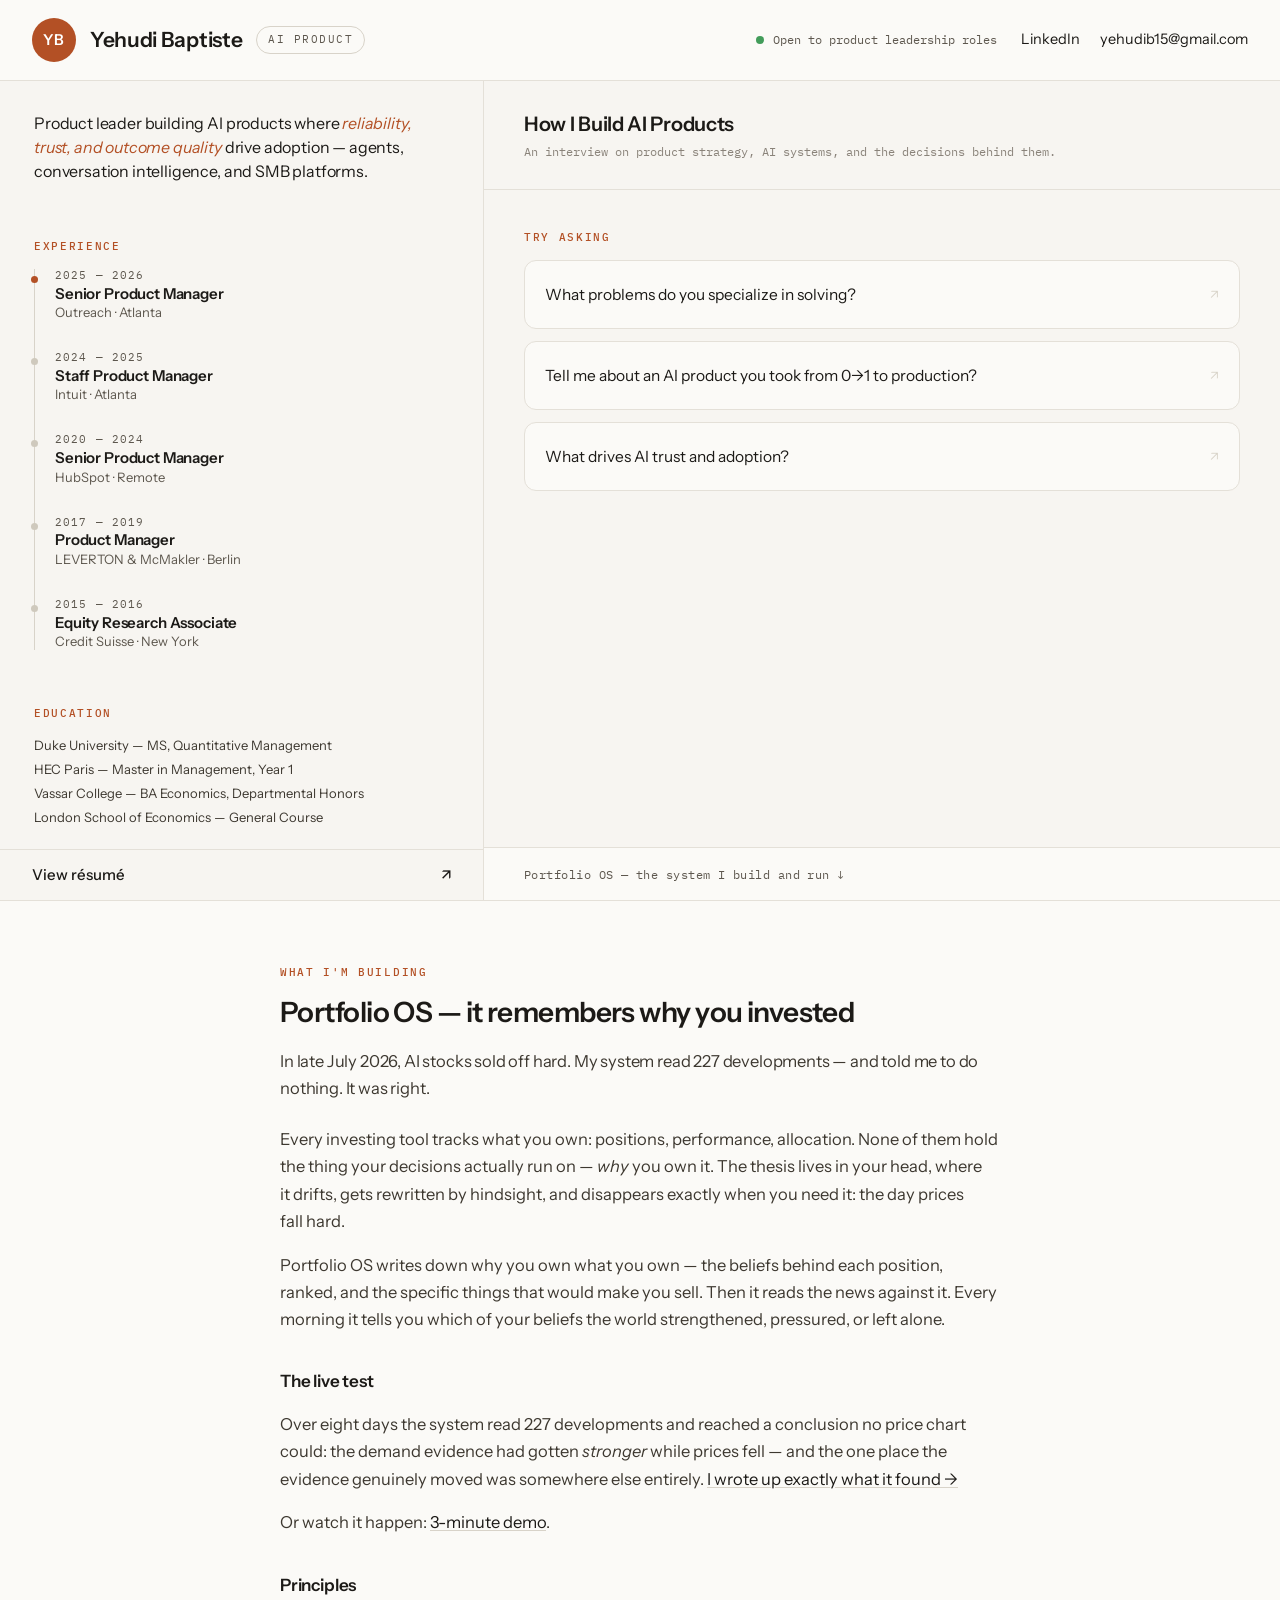
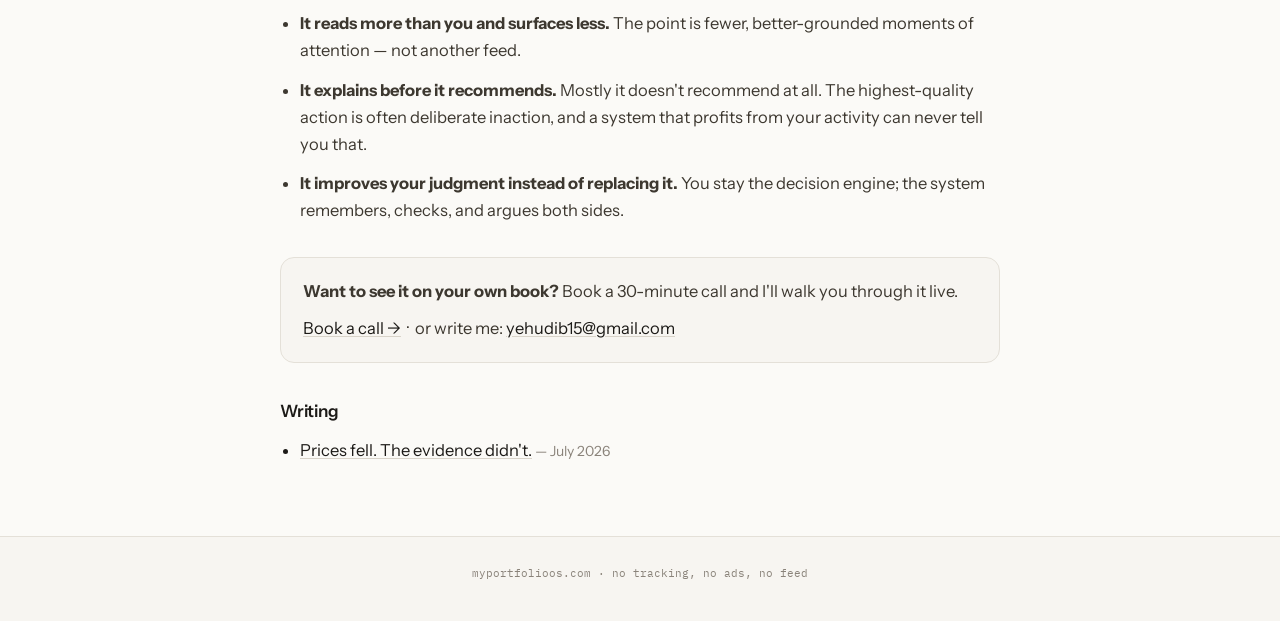
==== index.html @ 3e701ba8 "Replace the product landing page with the portfolio experience myportfolioos.com was a Portfolio OS " ====
<!DOCTYPE html>
<html lang="en">
<head>
<meta charset="utf-8">
<meta name="viewport" content="width=device-width, initial-scale=1">

<title>Yehudi Baptiste — AI Product Leader</title>
<meta name="description" content="Yehudi Baptiste is a product leader with 10+ years building AI products where reliability, trust, and outcome quality drive adoption. Launched Intuit's first AI agent platform; led conversation intelligence at Outreach and HubSpot.">
<link rel="canonical" href="https://myportfolioos.com/">

<meta property="og:type" content="profile">
<meta property="og:url" content="https://myportfolioos.com/">
<meta property="og:title" content="Yehudi Baptiste — AI Product Leader">
<meta property="og:description" content="Product leader building AI products where reliability, trust, and outcome quality drive adoption — agents, conversation intelligence, and SMB platforms.">
<meta name="twitter:card" content="summary_large_image">
<meta name="twitter:title" content="Yehudi Baptiste — AI Product Leader">
<meta name="twitter:description" content="Product leader building AI products where reliability, trust, and outcome quality drive adoption — agents, conversation intelligence, and SMB platforms.">

<link rel="preconnect" href="https://fonts.googleapis.com">
<link rel="preconnect" href="https://fonts.gstatic.com" crossorigin>
<link href="https://fonts.googleapis.com/css2?family=Instrument+Sans:ital,wght@0,400;0,500;0,600;1,400&family=IBM+Plex+Mono:wght@400;500&display=swap" rel="stylesheet">
<link rel="stylesheet" href="landing.css">

<script type="application/ld+json">
{
  "@context": "https://schema.org",
  "@type": "Person",
  "name": "Yehudi Baptiste",
  "url": "https://myportfolioos.com/",
  "jobTitle": "Product Leader — AI Agents, Conversation Intelligence & SMB Platforms",
  "email": "mailto:yehudib15@gmail.com",
  "address": { "@type": "PostalAddress", "addressLocality": "Pembroke Pines", "addressRegion": "FL", "addressCountry": "US" },
  "sameAs": ["https://linkedin.com/in/yehudi-baptiste-3a488392"],
  "alumniOf": [
    { "@type": "CollegeOrUniversity", "name": "Duke University" },
    { "@type": "CollegeOrUniversity", "name": "HEC Paris" },
    { "@type": "CollegeOrUniversity", "name": "Vassar College" },
    { "@type": "CollegeOrUniversity", "name": "London School of Economics" }
  ],
  "worksFor": { "@type": "Organization", "name": "Portfolio OS" },
  "knowsAbout": ["AI agents", "LLM evaluation", "Conversation intelligence", "0→1 product strategy", "Revenue platforms", "Human-AI collaboration"]
}
</script>
</head>
<body>

<!-- Everything inside .screen is exactly one viewport tall and never scrolls the page.
     The rail and the transcript scroll inside themselves. This mirrors meddahabdallah.pro,
     which Yehudi named as the reference on 2026-09-11. -->
<div class="screen">

<header class="site-header">
  <div class="identity">
    <div class="avatar" aria-hidden="true">YB</div>
    <div class="name">Yehudi Baptiste</div>
    <div class="chip">AI Product</div>
  </div>
  <div class="spacer"></div>
  <p class="status"><span class="dot" aria-hidden="true"></span> Open to product leadership roles</p>
  <nav class="contact" aria-label="Contact">
    <a href="https://linkedin.com/in/yehudi-baptiste-3a488392" target="_blank" rel="noopener">LinkedIn</a>
    <a href="mailto:yehudib15@gmail.com">yehudib15@gmail.com</a>
  </nav>
</header>

<div class="stage">

  <aside class="rail">
   <div class="rail-scroll">
    <h1 class="lede">Product leader building AI products where <em>reliability, trust, and outcome quality</em> drive adoption — agents, conversation intelligence, and SMB platforms.</h1>

    <section class="block grow" aria-labelledby="exp-h">
      <h2 class="kicker" id="exp-h">Experience</h2>
      <ol class="timeline">
        <li class="current">
          <span class="years">2025 — 2026</span>
          <span class="role">Senior Product Manager</span>
          <span class="org">Outreach · Atlanta</span>
        </li>
        <li>
          <span class="years">2024 — 2025</span>
          <span class="role">Staff Product Manager</span>
          <span class="org">Intuit · Atlanta</span>
        </li>
        <li>
          <span class="years">2020 — 2024</span>
          <span class="role">Senior Product Manager</span>
          <span class="org">HubSpot · Remote</span>
        </li>
        <li>
          <span class="years">2017 — 2019</span>
          <span class="role">Product Manager</span>
          <span class="org">LEVERTON &amp; McMakler · Berlin</span>
        </li>
        <li>
          <span class="years">2015 — 2016</span>
          <span class="role">Equity Research Associate</span>
          <span class="org">Credit Suisse · New York</span>
        </li>
      </ol>
    </section>

    <section class="block" aria-labelledby="edu-h">
      <h2 class="kicker" id="edu-h">Education</h2>
      <ul class="edu">
        <li>Duke University — MS, Quantitative Management</li>
        <li>HEC Paris — Master in Management, Year 1</li>
        <li>Vassar College — BA Economics, Departmental Honors</li>
        <li>London School of Economics — General Course</li>
      </ul>
    </section>
   </div>

    <a class="resume" href="assets/Yehudi_Baptiste_Resume_2026.pdf" target="_blank" rel="noopener">
      <span>View r&eacute;sum&eacute;</span>
      <span class="arrow" aria-hidden="true">&#8599;</span>
    </a>
  </aside>

  <main class="panel" id="main">
    <div class="panel-head">
      <div>
        <h2 class="panel-title">How I Build AI Products</h2>
        <p class="panel-sub">An interview on product strategy, AI systems, and the decisions behind them.</p>
      </div>
      <div class="spacer"></div>
      <button type="button" class="reset" id="reset" hidden>&#8634; New chat</button>
    </div>

    <div class="transcript" id="transcript">
      <!--
        The three answers below are real markup, not JavaScript strings. Two reasons:
        a crawler indexes them, and the page still works with JavaScript switched off.
        site.js reads this section, hides it, and replays each answer into #log on click.
        In v2 the same markup stays as the no-JS and model-down fallback.
      -->
      <section class="qa" id="qa" aria-labelledby="qa-h">
        <h2 class="kicker" id="qa-h">Try asking</h2>

        <article class="qa-item" id="q-specialty">
          <h3>What problems do you specialize in solving?</h3>
          <div class="answer">
            <p>My work sits at the intersection of AI product management, AI strategy, and decision intelligence.</p>
            <p>Over the last 10+ years, I&rsquo;ve built AI products across startups and global technology companies, from early natural language processing work in Germany to scaling AI products at HubSpot and Intuit. I focus on turning messy, unstructured information into products that help people make better decisions and take action, where trust, reliability, and outcome quality drive adoption.</p>
            <p>At HubSpot, I evolved the sales CRM experience from system of record to AI-guided selling, driving 20+ points of adoption improvement. At Intuit, I incubated and shipped an AI Customer Agent from 0&#8594;1 as part of its AI-native CRM initiative, scaling it to 1,000+ users and improving measured accuracy from roughly 60% to 90%, while supporting workflows tied to $400M+ in SMB business opportunities.</p>
          </div>
        </article>

        <article class="qa-item" id="q-zero-to-one">
          <h3>Tell me about an AI product you took from 0&#8594;1 to production?</h3>
          <div class="answer">
            <p>At Intuit, I led a P0 AI-native CRM initiative, taking an AI customer agent from zero to one.</p>
            <p>The problem was simple: SMB operators were losing leads in their inboxes because they didn&rsquo;t have the time to manage the customer lifecycle. We hypothesized that an AI agent could identify and qualify those leads, and ultimately engage customers on the seller&rsquo;s behalf.</p>
            <p>I deliberately started narrow. We built a single prompt-based experience to validate the core use case before investing in a broader agent architecture. Once we validated it, we expanded into orchestration across lead identification, prioritization, qualification, and engagement.</p>
            <p>I partnered closely with engineering and our AI teams to build the system and the evaluation infrastructure around it. We started with human evaluation, built a golden dataset of roughly 1,000 lead emails, and introduced LLM-based evaluators. That took accuracy from roughly 60% to 90%.</p>
            <p>Within three months, we scaled to 1,000+ users, with customers telling us the agent surfaced leads they otherwise would have missed.</p>
            <p>The broader outcome was establishing the architecture and evaluation practices for building AI agents at speed&mdash;not just shipping one AI feature, but creating a foundation for scaling agentic products.</p>
          </div>
        </article>

        <article class="qa-item" id="q-trust">
          <h3>What drives AI trust and adoption?</h3>
          <div class="answer">
            <p>I think there are three conditions that determine whether people will adopt AI: relevance, reliability, and observability.</p>
            <p><strong>Relevance &mdash; &ldquo;Do I want this?&rdquo;</strong> Is this a problem worth delegating&mdash;frequent, painful, costly, or error-prone&mdash;and is the user comfortable handing it off?</p>
            <p><strong>Reliability &mdash; &ldquo;Can I trust it?&rdquo;</strong> Can I depend on the system to perform consistently and correctly, including when it encounters unexpected situations?</p>
            <p><strong>Observability &mdash; &ldquo;Can I see and verify it?&rdquo;</strong> Can I understand what the system is doing, inspect the evidence behind its actions, and intervene when necessary?</p>
            <p>Reliability + observability create trust. Relevance + trust create adoption. And adoption only matters if it improves outcomes.</p>
          </div>
        </article>

      </section>

      <!-- Answers accumulate BELOW the card grid, never above it. With #log first,
           asking one question pushed all six cards out of the scroll viewport
           (measured: #qa top 2572px in a 574px container) and the page looked
           finished after a single click. -->
      <div class="log" id="log" role="log" aria-live="polite" aria-label="Conversation"></div>
    </div>

    <!-- Gives the panel a bottom edge — the rail terminates deliberately and this column
         did not — and is the only route on the first screen to the Portfolio OS section,
         which holds the Loom demo, the essay and the booking link. -->
    <div class="panel-foot">
      <a href="#portfolio-os" id="more">Portfolio OS &#8212; the system I build and run <span aria-hidden="true">&#8595;</span></a>
    </div>

  </main>
</div>

</div><!-- /.screen -->

<!--
  Everything below is the original myportfolioos.com landing copy, kept intact.
  Only the old "About" section was removed — the rail above now carries it.
  This whole <section> is self-contained: moving it to its own page is one cut.
-->
<section class="product" id="portfolio-os" aria-labelledby="pos-h">
  <div class="product-inner">
    <h2 class="kicker" id="pos-h">What I'm building</h2>
    <h3 class="product-title">Portfolio OS — it remembers why you invested</h3>

    <p class="product-lede">In late July 2026, AI stocks sold off hard. My system read 227 developments — and told me to do nothing. It was right.</p>

    <p>Every investing tool tracks what you own: positions, performance, allocation. None of them hold the thing your decisions actually run on — <em>why</em> you own it. The thesis lives in your head, where it drifts, gets rewritten by hindsight, and disappears exactly when you need it: the day prices fall hard.</p>

    <p>Portfolio OS writes down why you own what you own — the beliefs behind each position, ranked, and the specific things that would make you sell. Then it reads the news against it. Every morning it tells you which of your beliefs the world strengthened, pressured, or left alone.</p>

    <h4>The live test</h4>
    <p>Over eight days the system read 227 developments and reached a conclusion no price chart could: the demand evidence had gotten <em>stronger</em> while prices fell — and the one place the evidence genuinely moved was somewhere else entirely. <a href="/writing/prices-fell-evidence-didnt.html">I wrote up exactly what it found &#8594;</a></p>

    <p>Or watch it happen: <a href="https://www.loom.com/share/b07b78b3b69f4e22bdda900296747a83" target="_blank" rel="noopener">3-minute demo</a>.</p>

    <h4>Principles</h4>
    <ul class="principles">
      <li><strong>It reads more than you and surfaces less.</strong> The point is fewer, better-grounded moments of attention — not another feed.</li>
      <li><strong>It explains before it recommends.</strong> Mostly it doesn't recommend at all. The highest-quality action is often deliberate inaction, and a system that profits from your activity can never tell you that.</li>
      <li><strong>It improves your judgment instead of replacing it.</strong> You stay the decision engine; the system remembers, checks, and argues both sides.</li>
    </ul>

    <div class="cta" id="access">
      <p><strong>Want to see it on your own book?</strong> Book a 30-minute call and I'll walk you through it live.</p>
      <p><a href="https://calendar.app.google/YMyneDMxNtQpHz9R6" target="_blank" rel="noopener">Book a call &#8594;</a> &nbsp;·&nbsp; or write me: <a href="mailto:yehudib15@gmail.com?subject=Portfolio%20OS">yehudib15@gmail.com</a></p>
    </div>

    <h4>Writing</h4>
    <ul class="writing-list">
      <li><a href="/writing/prices-fell-evidence-didnt.html">Prices fell. The evidence didn't.</a> <span class="meta">— July 2026</span></li>
    </ul>
  </div>
</section>

<footer class="site-footer">
  <p>myportfolioos.com · no tracking, no ads, no feed</p>
</footer>

<script src="site.js"></script>
</body>
</html>
---- landing.css ----
/* myportfolioos.com — landing page.
   Built from "Yehudi Baptiste Portfolio.dc.html" (Claude Design canvas).
   The canvas used inline styles and a `style-hover` attribute that only the
   design editor understands; both are real CSS here.
   /writing/ still uses style.css — do not merge the two. */

:root {
  --bg:        #f7f5f1;
  --surface:   #fbfaf7;
  --text:      #1c1a17;
  --text-soft: #3d3830;
  --muted:     #5d574e;
  --faint:     #8a837a;
  --line:      #e4e0d8;
  --line-soft: #ece8e1;
  --chip:      #d8d3c9;
  --dot-off:   #cfc9bd;
  --bubble:    #efece5;
  --accent:    oklch(0.55 0.14 42);
  --live:      oklch(0.62 0.13 150);

  --sans: 'Instrument Sans', system-ui, -apple-system, 'Segoe UI', sans-serif;
  --mono: 'IBM Plex Mono', ui-monospace, SFMono-Regular, Menlo, monospace;

  /* Single-theme light on purpose: this is a controlled brand surface and the
     meddahabdallah.pro reference Yehudi named is light-only. No dark palette is
     defined anywhere in this file — a half-done dark mode reads worse than none. */
  color-scheme: light;
}

* { box-sizing: border-box; }

html { scroll-behavior: smooth; }

body {
  margin: 0;
  background: var(--bg);
  color: var(--text);
  font-family: var(--sans);
  font-size: 16px;
  line-height: 1.5;
  -webkit-font-smoothing: antialiased;
}

a { color: var(--text); text-decoration: none; }
a:hover { color: var(--accent); }

/* A visible focus ring is not optional: every "Try asking" card is reachable
   by keyboard and the design shipped no focus state at all. */
:focus-visible {
  outline: 2px solid var(--accent);
  outline-offset: 3px;
  border-radius: 6px;
}

hr { border: 0; height: 1px; background: var(--line); margin: 0; }

.kicker {
  font-family: var(--mono);
  font-size: 10.5px;
  font-weight: 500;
  letter-spacing: 0.16em;
  text-transform: uppercase;
  color: var(--accent);
  margin: 0 0 14px;
}

.spacer { flex: 1; min-width: 8px; }

/* ---------------------------------------------------------------- header */

.site-header {
  display: flex;
  flex-wrap: wrap;
  align-items: center;
  gap: 16px 24px;
  padding: 18px 32px;
  border-bottom: 1px solid var(--line);
  background: var(--surface);
}

.identity { display: flex; align-items: center; gap: 14px; }

.avatar {
  width: 44px; height: 44px;
  flex: none;
  border-radius: 50%;
  background: var(--accent);
  color: #fff;
  display: flex; align-items: center; justify-content: center;
  font-weight: 600;
  font-size: 15px;
  letter-spacing: 0.02em;
}

.identity .name { font-size: 21px; font-weight: 600; letter-spacing: -0.015em; }

.chip {
  font-family: var(--mono);
  font-size: 10.5px;
  letter-spacing: 0.14em;
  text-transform: uppercase;
  border: 1px solid var(--chip);
  border-radius: 999px;
  padding: 5px 11px;
  color: var(--muted);
}

.status {
  display: flex;
  align-items: center;
  gap: 9px;
  margin: 0;
  font-family: var(--mono);
  font-size: 12px;
  color: var(--muted);
}

.dot {
  width: 8px; height: 8px;
  border-radius: 50%;
  background: var(--live);
  animation: pulse 2.4s ease-in-out infinite;
}

.contact { display: flex; flex-wrap: wrap; align-items: center; gap: 20px; font-size: 14.5px; }
/* 21.8px of text is under the 24px minimum hit area; the padding buys the rest. */
.contact a { padding: 4px 0; }

/* ---------------------------------------------------------------- screen */

/* The portfolio + chat occupies exactly one viewport and never scrolls the page —
   the meddahabdallah.pro model. The rail and the transcript scroll inside
   themselves instead. There is no composer and no disclaimer line in v1 — Yehudi
   removed both on 2026-09-11 — so the transcript runs to the bottom edge.
   Below 900px this releases: a locked viewport with a two-column grid is
   unusable on a phone, and the stacked layout scrolls normally. */
.screen {
  height: 100dvh;
  display: flex;
  flex-direction: column;
  overflow: hidden;
}

.site-header { flex: none; }

.stage {
  flex: 1 1 0;
  min-height: 0;
  display: grid;
  grid-template-columns: minmax(340px, 484px) minmax(0, 1fr);
  align-items: stretch;
  overflow: hidden;
}

/* ---------------------------------------------------------------- rail */

/* The rail FITS. Yehudi's instruction on 2026-09-11: "make the whole resume section on
   the left fit inside the panel. i should be able to see education without scrolling."
   So the type scale and the gaps below are sized to land experience AND education AND
   the résumé link inside one panel at 1280x720, the smallest common laptop.
   `overflow-y: auto` stays as a floor for a genuinely tiny window — it is a safety net,
   not the layout. The mask fade is gone with it: a fade over content that is fully
   visible tells the reader there is more when there is not. */
.rail {
  border-right: 1px solid var(--line);
  display: flex;
  flex-direction: column;
  height: 100%;
  min-height: 0;
  overflow: hidden;
}

.rail-scroll {
  flex: 1 1 0;
  min-height: 0;
  overflow-y: auto;
  padding: 30px 34px 22px;
  display: flex;
  flex-direction: column;
  /* Distribution: tagline pinned to the top edge, Education pinned to the bottom,
     Experience distributed between them. Yehudi's ruling, 2026-09-11 — he saw the centred
     version first and asked for this instead.

     `gap` is the FLOOR, not the spacing. It only binds when the content nearly fills the
     column, which is what keeps the rail from scrolling if the real Instrument Sans turns
     out wider than the headless substitute. Above that, the gaps are whatever the height
     leaves over.

     The cost, stated because it is real and it is his call: the gaps track viewport height
     instead of holding a fixed rhythm. 90px at 1440x900, 230px at 1440x1200. The taller the
     window, the further the three groups drift apart. */
  gap: 56px;
  justify-content: space-between;
}
.rail-scroll::-webkit-scrollbar { width: 8px; }
.rail-scroll::-webkit-scrollbar-thumb { background: var(--chip); border-radius: 4px; }
.rail-scroll::-webkit-scrollbar-track { background: transparent; }

.lede {
  margin: 0;
  font-size: 16px;
  font-weight: 400;
  line-height: 1.5;
  letter-spacing: -0.01em;
  text-wrap: pretty;
}
.lede em { font-style: italic; color: var(--accent); }

.block { margin: 0; }

/* Experience takes the middle. With the tagline pinned top and Education pinned bottom,
   the leftover height was sitting in two large empty gaps; this puts it inside the section
   instead, so the five roles span the middle of the column rather than clumping at the top
   of it. The gaps between sections fall back to the 56px floor as a result.
   `space-between` on the timeline spreads the roles. The rule on the left is what keeps them
   reading as one list — see the --chip note on `.timeline`, and do not widen these gaps
   without checking that the role gap stays below the height of a role block. */
.block.grow {
  flex: 1 1 auto;
  min-height: 0;
  /* Capped. Uncapped on a 1200px-tall window the five roles spread to 105px apart and
     stopped reading as one list. Past the cap the leftover goes back to the section gaps,
     where large empty space is harmless. */
  max-height: 470px;
  display: flex;
  flex-direction: column;
}
.block.grow .timeline {
  flex: 1 1 auto;
  justify-content: space-between;
}

.timeline {
  display: flex;
  flex-direction: column;
  gap: 13px;
  margin: 0;
  padding: 0 0 0 20px;
  list-style: none;
  /* --chip, not --line. The roles sit 30-45px apart so the timeline can fill the middle
     of the rail, and this rule is what is supposed to hold them together as one career
     rather than five detached items. At --line it measured 1.21:1 against the background
     — invisible, so the grouping was surviving on proximity alone with about 7px of margin
     at 1440x1200. --chip is already in the palette and actually reads. */
  border-left: 1px solid var(--chip);
}

.timeline li { position: relative; }

.timeline li::before {
  content: "";
  position: absolute;
  left: -24px; top: 7px;
  width: 7px; height: 7px;
  border-radius: 50%;
  background: var(--dot-off);
}
.timeline li.current::before { background: var(--accent); }

/* --faint on --bg measures 3.44:1, under the 4.5:1 AA floor for text below 18px. These
   are the date ranges — the first thing a recruiter scans for recency and tenure.
   --muted measures 6.56:1 and is already in the palette, so no new colour to rule on. */
.timeline .years {
  display: block;
  font-family: var(--mono);
  font-size: 11px;
  line-height: 1.25;
  letter-spacing: 0.1em;
  color: var(--muted);
}
.timeline .role {
  display: block;
  font-size: 15px;
  line-height: 1.3;
  font-weight: 600;
  letter-spacing: -0.01em;
  margin-top: 1px;
}
.timeline .org {
  display: block;
  font-size: 13px;
  line-height: 1.3;
  color: var(--muted);
  margin-top: 1px;
}

.edu {
  display: flex; flex-direction: column; gap: 6px;
  margin: 0; padding: 0;
  list-style: none;
  font-size: 13px;
  line-height: 1.4;
  color: var(--text-soft);
}

.resume {
  flex: none;
  display: flex;
  align-items: center;
  justify-content: space-between;
  gap: 12px;
  border-top: 1px solid var(--line);
  background: var(--bg);
  padding: 14px 32px;
  font-size: 15px;
  font-weight: 500;
}
.resume { transition: background 0.15s, color 0.15s; }
.resume:hover { background: var(--surface); color: var(--accent); }
.resume .arrow { font-size: 15px; transition: transform 0.15s; }
.resume:hover .arrow { transform: translate(2px, -2px); }

/* ---------------------------------------------------------------- panel */

.panel { display: flex; flex-direction: column; min-width: 0; height: 100%; min-height: 0; overflow: hidden; }

.panel-head {
  flex: none;
  display: flex;
  align-items: flex-start;
  gap: 14px;
  padding: 28px 40px;
  border-bottom: 1px solid var(--line);
}

.panel-title { margin: 0; font-size: 20px; font-weight: 600; letter-spacing: -0.015em; }
.panel-sub { margin: 4px 0 0; font-family: var(--mono); font-size: 12px; color: var(--faint); }

.reset {
  flex: none;
  background: none;
  border: 1px solid transparent;
  border-radius: 8px;
  padding: 7px 10px;
  font-family: var(--mono);
  font-size: 12px;
  color: var(--faint);
  cursor: pointer;
}
.reset:hover { border-color: var(--chip); color: var(--text); }

/* Takes all the slack and scrolls inside itself, and is now the bottom edge of the
   screen: the composer and the disclaimer line were both removed on 2026-09-11. */
.transcript {
  flex: 1 1 0;
  min-height: 0;
  overflow-y: auto;
  padding: 34px 40px 20px;
  display: flex;
  flex-direction: column;
  gap: 26px;
}

/* The questions sit at the TOP of the panel — Yehudi's ruling, 2026-09-11, when the intro
   bubble was removed. `is-empty` no longer changes the layout; it is kept because it is
   real state (no conversation yet) that site.js sets and v2 will need. */

.log { display: flex; flex-direction: column; gap: 26px; }
.log:empty { display: none; }

/* messages written by site.js */
.turn { display: flex; flex-direction: column; gap: 8px; animation: fadeUp 0.3s ease both; }
.turn.you { align-items: flex-end; }

.turn .who {
  margin: 0;
  font-family: var(--mono);
  font-size: 10.5px;
  letter-spacing: 0.16em;
  text-transform: uppercase;
  color: var(--faint);
}
.turn.you .who { color: var(--accent); }

.turn.you .bubble {
  max-width: 620px;
  background: var(--bubble);
  border-radius: 14px 14px 4px 14px;
  padding: 13px 17px;
  font-size: 16.5px;
  line-height: 1.55;
}

.turn.ai .bubble { max-width: 760px; }
.turn.ai .bubble p { margin: 0 0 14px; font-size: 17px; line-height: 1.65; text-wrap: pretty; }
.turn.ai .bubble p:last-child { margin-bottom: 0; }

/* ---------------------------------------------------------------- try asking */

.qa { margin-top: 6px; }

/* One column. Two columns orphaned the third card when the set went from six questions
   to three on 2026-09-11, and these questions are longer, so full width reads better. */
.qa-grid {
  display: grid;
  grid-template-columns: minmax(0, 1fr);
  gap: 12px;
  max-width: 760px;
}

.ask {
  text-align: left;
  display: flex;
  align-items: center;
  justify-content: space-between;
  gap: 14px;
  width: 100%;
  background: var(--surface);
  border: 1px solid var(--line);
  border-radius: 12px;
  /* Full-width and only three of them since 2026-09-11. At the old 15px/51px they read as
     thin strips in a large empty panel, and the empty space outgrew the conversation on a
     tall screen — the `void does not dominate` assertion caught it. More presence is the
     fix for both. */
  padding: 24px 20px;
  font-family: var(--sans);
  font-size: 15.5px;
  color: var(--text);
  cursor: pointer;
  transition: border-color 0.15s, background 0.15s, transform 0.15s, box-shadow 0.15s;
}
.ask:hover {
  border-color: var(--accent);
  background: #fff;
  transform: translateY(-1px);
  box-shadow: 0 2px 10px rgba(28, 26, 23, 0.05);
}
.ask:active { transform: translateY(0); box-shadow: none; }
.ask[aria-disabled="true"] { opacity: 0.45; cursor: default; }
.ask[aria-disabled="true"]:hover { border-color: var(--line); background: var(--surface); }
.ask .arrow {
  color: var(--chip);
  font-size: 13px;
  flex: none;
  transition: color 0.15s, transform 0.15s;
}
.ask:hover .arrow { color: var(--accent); transform: translate(2px, -2px); }

/* No-JS / pre-enhancement view: the questions and answers are plain readable
   content. site.js replaces this with the card grid. */
.qa-item { max-width: 760px; margin: 0 0 28px; }
.qa-item h3 { margin: 0 0 10px; font-size: 17px; font-weight: 600; letter-spacing: -0.01em; }
.qa-item .answer p { margin: 0 0 14px; font-size: 17px; line-height: 1.65; text-wrap: pretty; }
.qa-item .answer p:last-child { margin-bottom: 0; }

/* The panel's bottom edge. Two things were true after the composer came out: the right
   column just stopped mid-air while the rail terminated deliberately, and nothing on the
   first screen pointed at the Portfolio OS section — the Loom demo, the essay and the
   booking link all live below a fold with no scrollbar to hint at it. One quiet row fixes
   both. It is NOT the disclaimer Yehudi deleted: different words, different position,
   and it is a link to somewhere rather than a caption about the page. */
.panel-foot {
  flex: none;
  border-top: 1px solid var(--line);
  padding: 13px 40px;
  background: var(--surface);
}
.panel-foot a {
  font-family: var(--mono);
  font-size: 11.5px;
  letter-spacing: 0.04em;
  color: var(--muted);
  display: inline-block;
  padding: 4px 0;
}
.panel-foot a:hover { color: var(--accent); }

/* ---------------------------------------------------------------- portfolio os */

.product {
  border-top: 1px solid var(--line);
  background: var(--surface);
  padding: 64px 32px 72px;
}

.product-inner { max-width: 720px; margin: 0 auto; }

.product-title {
  margin: 0 0 18px;
  font-size: 28px;
  font-weight: 600;
  letter-spacing: -0.02em;
  line-height: 1.25;
}

.product-lede {
  margin: 0 0 24px;
  font-size: 19px;
  line-height: 1.55;
  letter-spacing: -0.01em;
  color: var(--text);
  text-wrap: pretty;
}

.product p { font-size: 16.5px; line-height: 1.65; color: var(--text-soft); text-wrap: pretty; }

.product h4 {
  margin: 36px 0 12px;
  font-size: 17px;
  font-weight: 600;
  letter-spacing: -0.01em;
}

.product a { text-decoration: underline; text-underline-offset: 2px; text-decoration-color: var(--chip); }
.product a:hover { text-decoration-color: var(--accent); }

.principles { margin: 0; padding-left: 20px; }
.principles li { font-size: 16.5px; line-height: 1.65; color: var(--text-soft); margin-bottom: 12px; }

.cta {
  border: 1px solid var(--line);
  border-radius: 14px;
  background: var(--bg);
  padding: 20px 22px;
  margin: 32px 0;
}
.cta p { margin: 0 0 10px; }
.cta p:last-child { margin-bottom: 0; }

.writing-list { margin: 0; padding-left: 20px; }
.writing-list li { font-size: 16.5px; line-height: 1.65; }
.writing-list .meta { color: var(--faint); font-size: 14px; }

/* ---------------------------------------------------------------- footer */

.site-footer {
  border-top: 1px solid var(--line);
  padding: 28px 32px 40px;
  text-align: center;
}
.site-footer p { margin: 0; font-family: var(--mono); font-size: 11px; color: var(--faint); }

/* ---------------------------------------------------------------- motion */

@keyframes pulse { 0%, 100% { opacity: 1; } 50% { opacity: 0.35; } }
@keyframes fadeUp { from { opacity: 0; transform: translateY(6px); } to { opacity: 1; transform: none; } }

@media (prefers-reduced-motion: reduce) {
  html { scroll-behavior: auto; }
  .dot { animation: none; }
  .turn { animation: none; }
  .ask:hover { transform: none; }
  * { transition-duration: 0.01ms !important; }
}

/* ---------------------------------------------------------------- responsive */

/* 1280x720 and 1366x768 are the common laptop sizes. At 720px tall the transcript
   had 394px of room for 423px of content and clipped the bottom two cards —
   including "Why should we hire you?". Tightening the vertical rhythm buys it back
   without touching the 1440x900 reference rendering. */
@media (max-height: 800px) {
  .panel-head { padding: 18px 40px; }
  .transcript { padding: 22px 40px 22px; gap: 20px; }
  .qa-grid { gap: 10px; }
  .ask { padding: 12px 15px; }
  /* The lede is the <h1> and the only statement of positioning. At 14.5px it rendered
     SMALLER than the 15px card labels — inverted hierarchy on the commonest laptop.
     Floored at 16px; the space comes back out of padding, not out of type.
     The section gap stays generous even here — the whole point of the wider column is
     that the rhythm survives the short-laptop tier instead of being the first thing cut. */
  .rail-scroll { padding: 14px 30px 10px; gap: 46px; }
  .lede { font-size: 16px; line-height: 1.4; }
  .timeline { gap: 4px; padding-left: 18px; }
  .timeline li::before { left: -22px; top: 6px; width: 6px; height: 6px; }
  .timeline .years { font-size: 10.5px; line-height: 1.2; }
  .timeline .role { font-size: 14px; line-height: 1.25; margin-top: 0; }
  .timeline .org { font-size: 12.5px; line-height: 1.25; }
  .edu { gap: 4px; font-size: 12px; line-height: 1.35; }
  .kicker { margin-bottom: 10px; }
  .resume { padding: 10px 28px; font-size: 14px; }
}

@media (max-width: 900px) {
  .screen { height: auto; overflow: visible; }
  .panel-foot { padding: 12px 24px; }
  /* `flex: none` is load-bearing. .stage is `flex: 1 1 0` in the desktop rule; once
     .screen stops being a fixed-height flex column, a flex-basis of 0 collapses the
     grid to 0px and every child paints on top of everything below it. Measured at
     390x844 before this line: stage height 0, content 1072px, unreadable. */
  .stage { flex: none; grid-template-columns: 1fr; overflow: visible; }
  .rail { height: auto; overflow: visible; }
  .rail-scroll { flex: none; overflow: visible; padding: 32px 24px 24px; gap: 24px; }
  .resume { padding: 18px 24px; }
  .panel { height: auto; overflow: visible; }
  .transcript { flex: none; overflow: visible; }

  .rail {
    border-right: 0;
    border-bottom: 1px solid var(--line);
    padding: 32px 24px 40px;
  }

  .site-header { padding: 16px 24px; gap: 12px 18px; }
  .identity .name { font-size: 19px; }
  .panel-head { padding: 24px 24px; }
  .transcript { padding: 28px 24px 28px; }
  .product { padding: 48px 24px 56px; }
  .qa-grid { grid-template-columns: 1fr; }
}

@media (max-width: 560px) {
  .status { order: 3; width: 100%; }
  .contact { order: 4; width: 100%; gap: 14px; font-size: 13.5px; }
  .product-title { font-size: 24px; }
  .product-lede { font-size: 17.5px; }
}
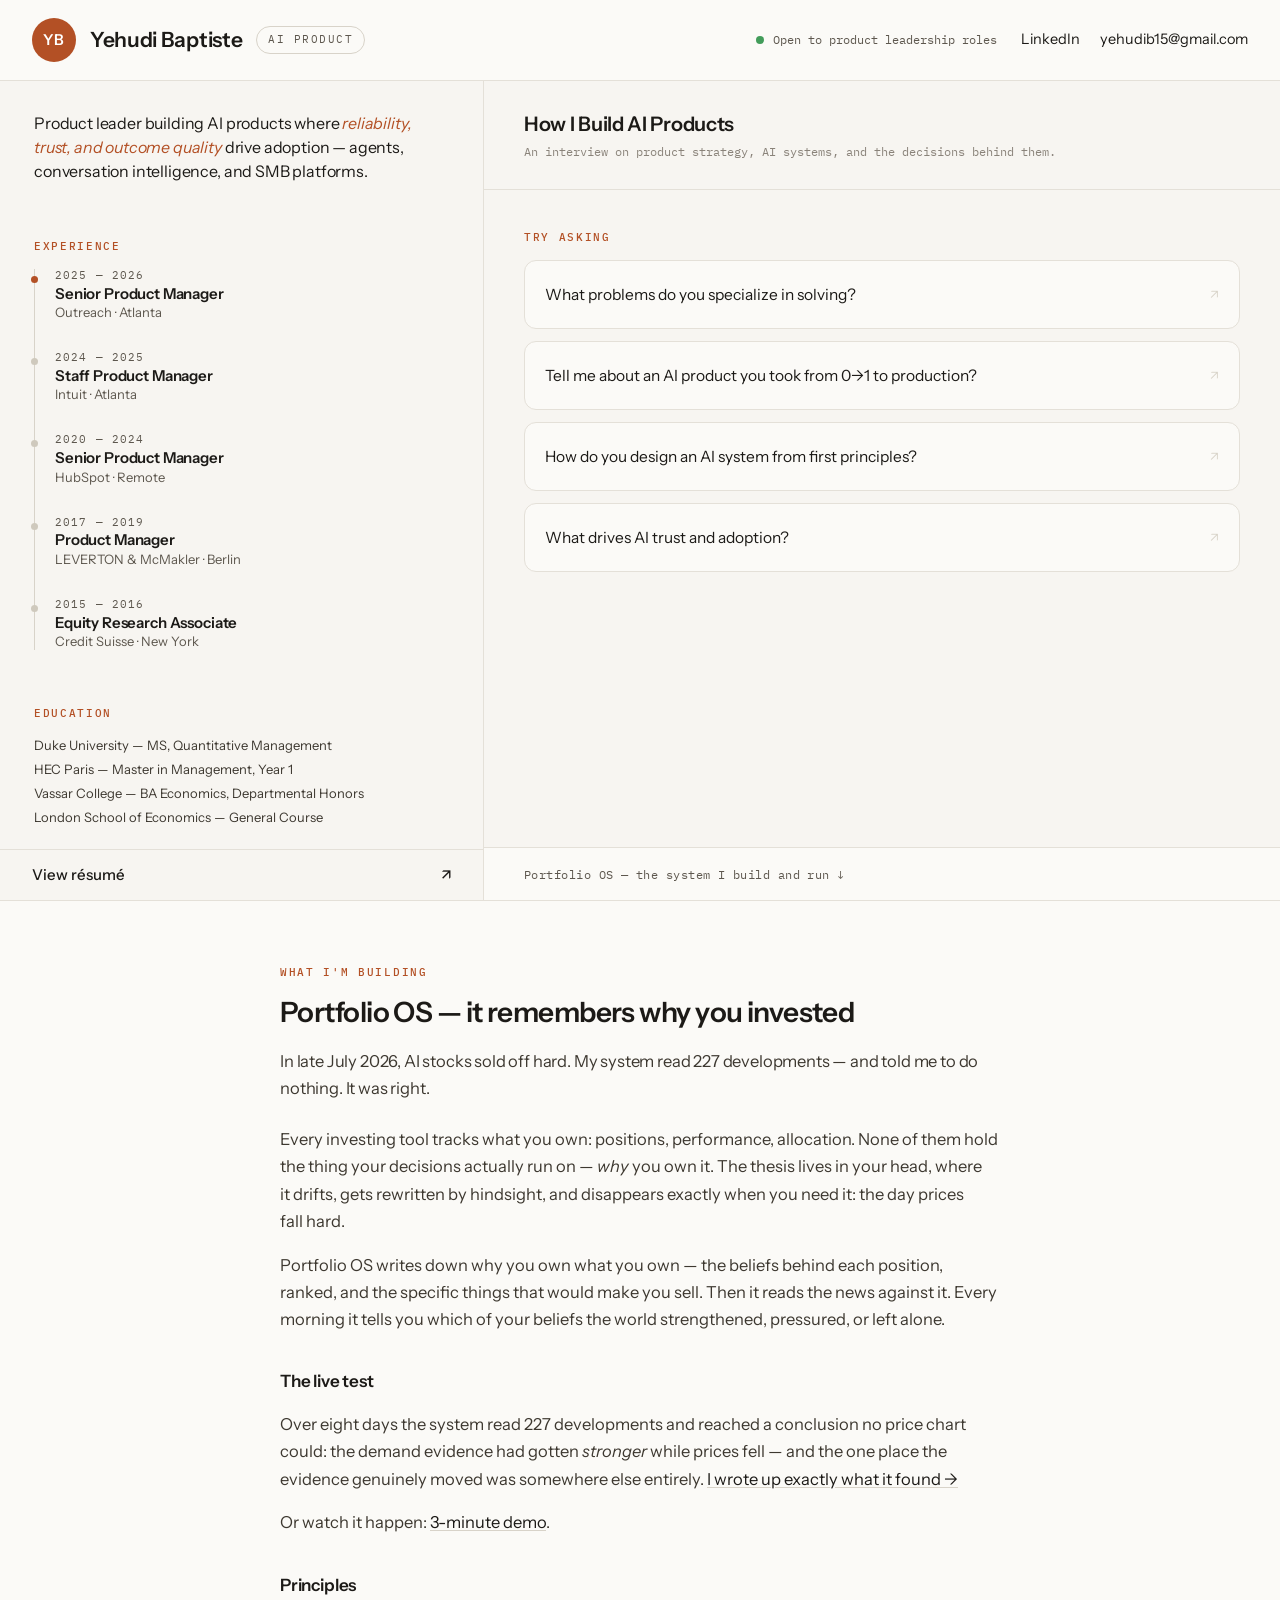
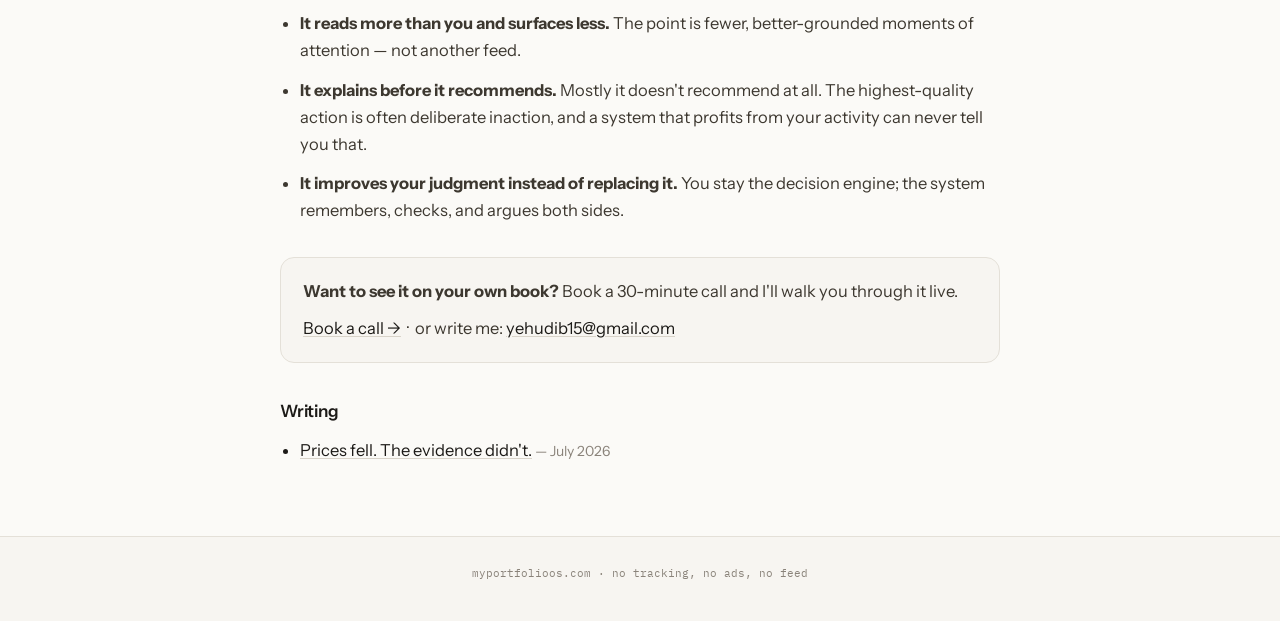
==== commit 42a80436: "Add a fourth question: designing an AI system from first principles His copy, verbatim. Unlike the o" ====
--- a/index.html
+++ b/index.html
@@ -158,6 +158,55 @@
           </div>
         </article>
 
+        <article class="qa-item" id="q-first-principles">
+          <h3>How do you design an AI system from first principles?</h3>
+          <div class="answer">
+            <p>I start with the outcome, not the model.</p>
+            <p>I think about an AI product as a system that transforms a goal and a representation of reality into better decisions, actions, and ultimately outcomes. So before I think about agents, prompts, or models, I work through six questions:</p>
+            <p class="chain">Goal &#8594; Governance &#8594; Capability &#8594; State &#8594; Observability &#8594; Feedback</p>
+
+            <h4>1. Goal &mdash; What outcome are we trying to improve?</h4>
+            <p>First, I identify the user&rsquo;s goals and choose the primary goal. That goal becomes the most important constraint on the system. It determines which workflow matters, which decisions are valuable, and what success looks like.</p>
+            <p>For example, in revenue, the goal might not be &ldquo;summarize calls.&rdquo; It might be improving win rate, reducing sales cycle, or helping a seller decide where to focus.</p>
+
+            <h4>2. Governance &mdash; What should the system be allowed to do?</h4>
+            <p>Then I define the system&rsquo;s boundaries: permissions, decision rights, policies, escalation, and where humans need to remain in control.</p>
+            <p>This is particularly important with AI because capability can exceed what we should actually delegate. I want to distinguish between what the system <em>can</em> do and what it <em>should</em> do.</p>
+            <p>That leads naturally to progressive autonomy: the system can start by informing or recommending, then earn the ability to take more action as reliability and trust increase.</p>
+
+            <h4>3. Capability &mdash; What intelligence is actually required?</h4>
+            <p>Only then do I determine what the system needs to be capable of.</p>
+            <p>That might include reasoning, prediction, synthesis, prioritization, planning, recommendation, tool use, or execution. I don&rsquo;t start with &ldquo;Where can I put an LLM?&rdquo; I start with the decision or workflow problem and determine what intelligence is actually necessary.</p>
+
+            <h4>4. State &mdash; What does the system need to know about the world right now?</h4>
+            <p>This is where I define the system&rsquo;s world model. I think about it as:</p>
+            <p class="chain">Context + Memory + State</p>
+            <ul>
+              <li><strong>Context</strong> is the relatively stable background &mdash; who or what something is.</li>
+              <li><strong>Memory</strong> is history &mdash; what happened previously.</li>
+              <li><strong>State</strong> is current reality &mdash; what is true right now.</li>
+            </ul>
+            <p>That distinction matters because the same context and history can produce completely different decisions depending on current state. A good AI system therefore isn&rsquo;t just retrieving information; it&rsquo;s maintaining a representation of the world that is relevant to the decision.</p>
+
+            <h4>5. Observability &mdash; How do we know what the system is doing and whether we can trust it?</h4>
+            <p>For AI systems, observability has to go beyond traditional system health. I want to know:</p>
+            <ul>
+              <li>What did the system see?</li>
+              <li>What did it infer?</li>
+              <li>What evidence supported the inference?</li>
+              <li>What decision did it make?</li>
+              <li>What action did it take?</li>
+              <li>How confident was it?</li>
+              <li>What happened afterward?</li>
+            </ul>
+            <p>That creates the foundation for explainability, evaluation, and trust. Critical calculations can remain deterministic, while inferential components are explicitly evaluated and appropriately gated.</p>
+
+            <h4>6. Feedback &mdash; How does the system get better?</h4>
+            <p>Finally, I design the learning loop.</p>
+            <p>The action produces an outcome. The outcome generates information. That information updates the system&rsquo;s understanding and improves future decisions.</p>
+          </div>
+        </article>
+
         <article class="qa-item" id="q-trust">
           <h3>What drives AI trust and adoption?</h3>
           <div class="answer">
--- a/landing.css
+++ b/landing.css
@@ -385,6 +385,52 @@
 .turn.ai .bubble { max-width: 760px; }
 .turn.ai .bubble p { margin: 0 0 14px; font-size: 17px; line-height: 1.65; text-wrap: pretty; }
 .turn.ai .bubble p:last-child { margin-bottom: 0; }
+
+/* Long-form answer structure. The first-principles answer has six sections, two lists
+   and two formulas; the other three are plain paragraphs and are unaffected by these
+   rules. Styled on `.turn.ai .bubble` and `.qa-item .answer` together so the no-JS
+   fallback renders identically to the replayed version. */
+.turn.ai .bubble h4,
+.qa-item .answer h4 {
+  margin: 26px 0 10px;
+  font-size: 16px;
+  font-weight: 600;
+  letter-spacing: -0.01em;
+  line-height: 1.35;
+}
+.turn.ai .bubble h4:first-child,
+.qa-item .answer h4:first-child { margin-top: 0; }
+
+.turn.ai .bubble ul,
+.qa-item .answer ul {
+  margin: 0 0 14px;
+  padding-left: 20px;
+}
+.turn.ai .bubble li,
+.qa-item .answer li {
+  font-size: 17px;
+  line-height: 1.6;
+  margin-bottom: 6px;
+  text-wrap: pretty;
+}
+.turn.ai .bubble li:last-child,
+.qa-item .answer li:last-child { margin-bottom: 0; }
+
+/* The two formulas — "Goal → Governance → …" and "Context + Memory + State". Mono and
+   accented so they read as the spine of the argument rather than as another sentence. */
+.turn.ai .bubble .chain,
+.qa-item .answer .chain {
+  font-family: var(--mono);
+  font-size: 13.5px;
+  line-height: 1.6;
+  letter-spacing: 0.02em;
+  color: var(--accent);
+  background: var(--surface);
+  border: 1px solid var(--line);
+  border-radius: 10px;
+  padding: 12px 14px;
+  margin: 0 0 16px;
+}
 
 /* ---------------------------------------------------------------- try asking */
 
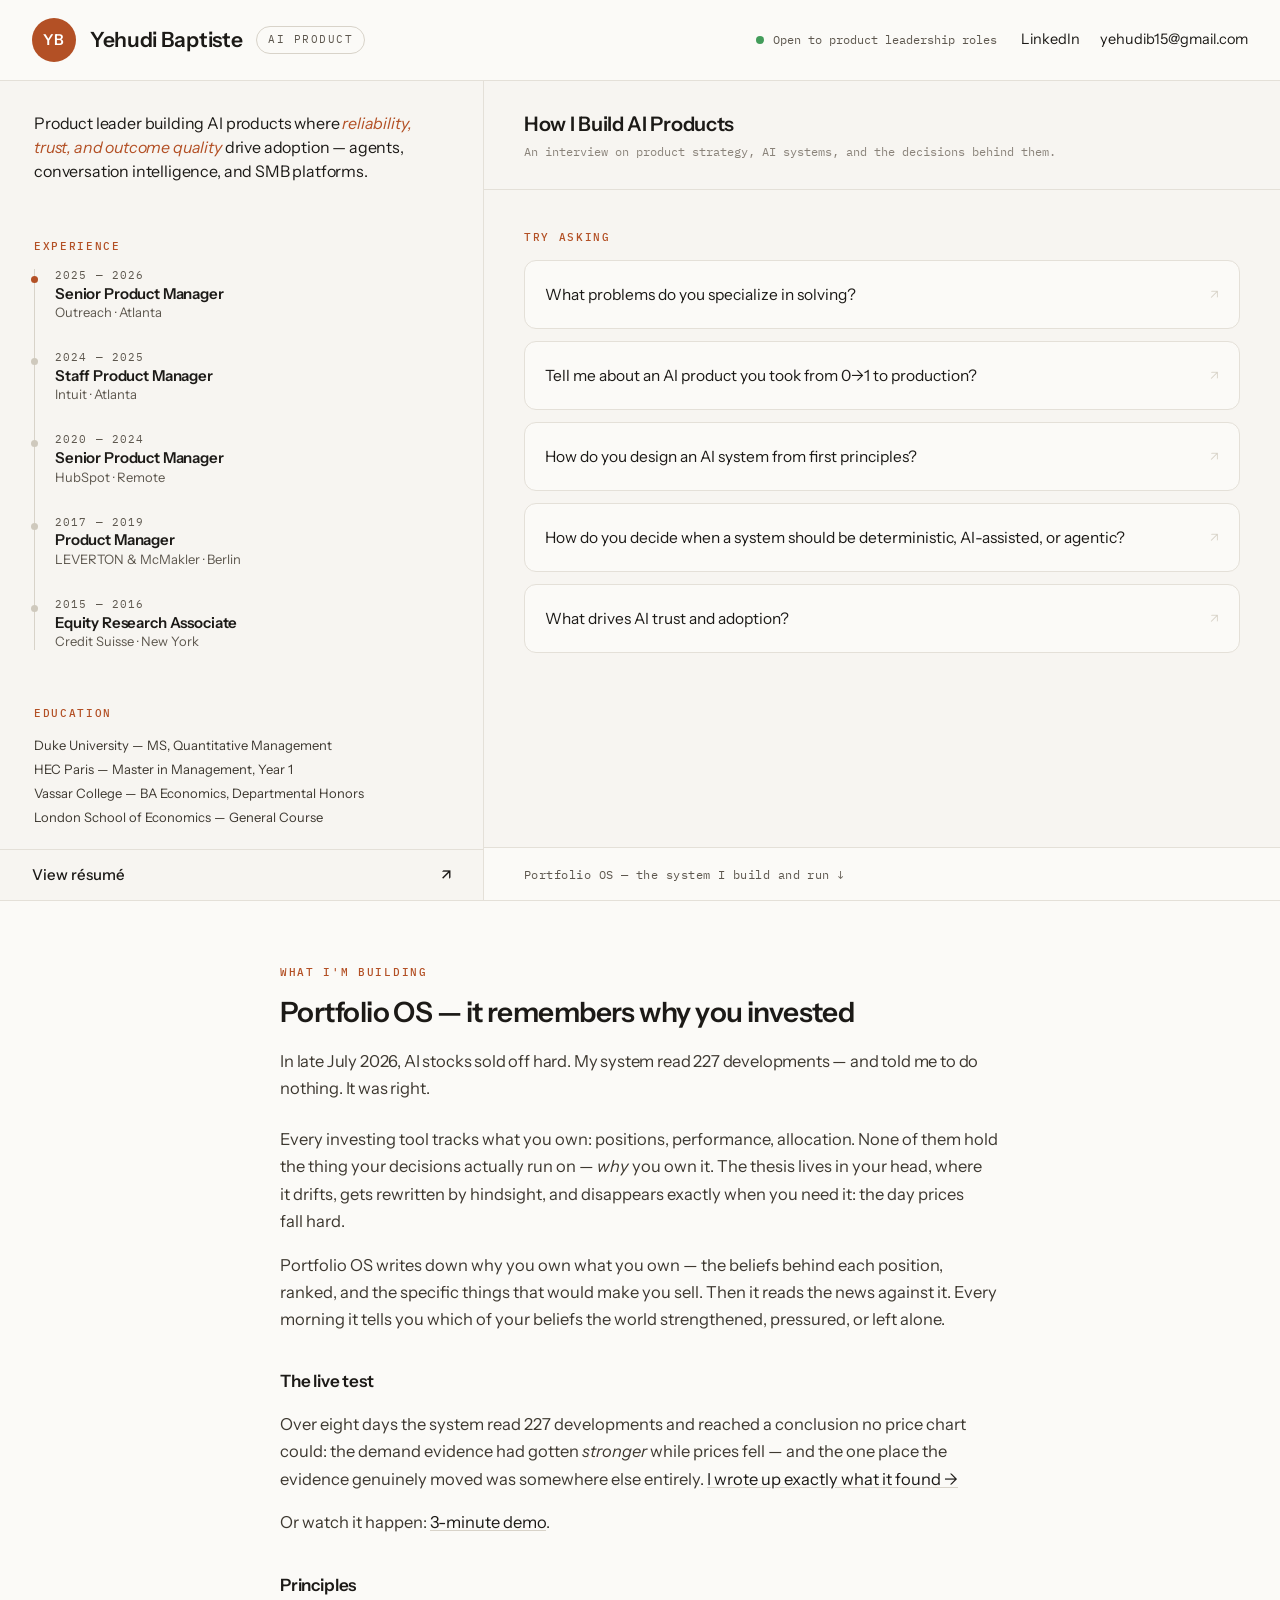
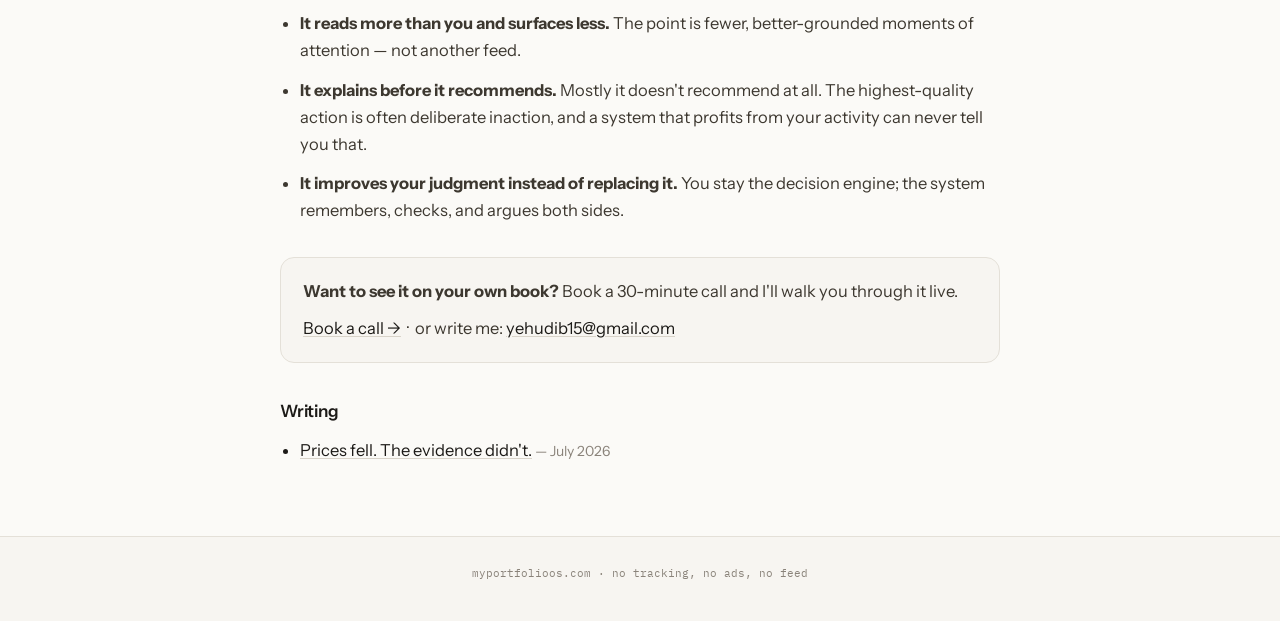
==== commit f60282a4: "Add a fifth question: deterministic vs AI-assisted vs agentic His copy, verbatim. The three modes ge" ====
--- a/index.html
+++ b/index.html
@@ -207,6 +207,17 @@
           </div>
         </article>
 
+        <article class="qa-item" id="q-spectrum">
+          <h3>How do you decide when a system should be deterministic, AI-assisted, or agentic?</h3>
+          <div class="answer">
+            <p>I think about it as a spectrum of intelligence and autonomy, based on what the workflow actually requires.</p>
+            <p><strong>Deterministic systems</strong> work best when the logic is well understood and precision matters. At HubSpot, for example, Guided Selling used deterministic rules to translate known signals into specific recommended actions&mdash;for example, when a deal stage changes to &ldquo;Negotiation,&rdquo; recommend &ldquo;Draft Contract.&rdquo;</p>
+            <p><strong>AI-assisted systems</strong> are useful when the problem requires intelligence and/or action, but the system needs defined boundaries. With Topic Explorer, I built a conversation-intelligence capability that helped teams understand which topics and conversation patterns were associated with won versus lost deals. We defined the analytical questions and structure upfront, then used an LLM to synthesize and reason over the conversation data within those boundaries.</p>
+            <p><strong>Agentic systems</strong> become useful when intelligence needs to be connected to action. For example, if a deal enters negotiation, an agent could understand the deal context, determine what contract is appropriate, draft it, route it for approval, and coordinate the next steps. The system isn&rsquo;t just recommending an action&mdash;it is acting toward a goal.</p>
+            <p>This is the right treatment when the workflow requires dynamic reasoning across multiple steps and systems, rather than simply applying a rule or generating an insight. The agent can own the bounded responsibility of moving the contract process forward while governance defines what it is allowed to do and when a human needs to intervene.</p>
+          </div>
+        </article>
+
         <article class="qa-item" id="q-trust">
           <h3>What drives AI trust and adoption?</h3>
           <div class="answer">
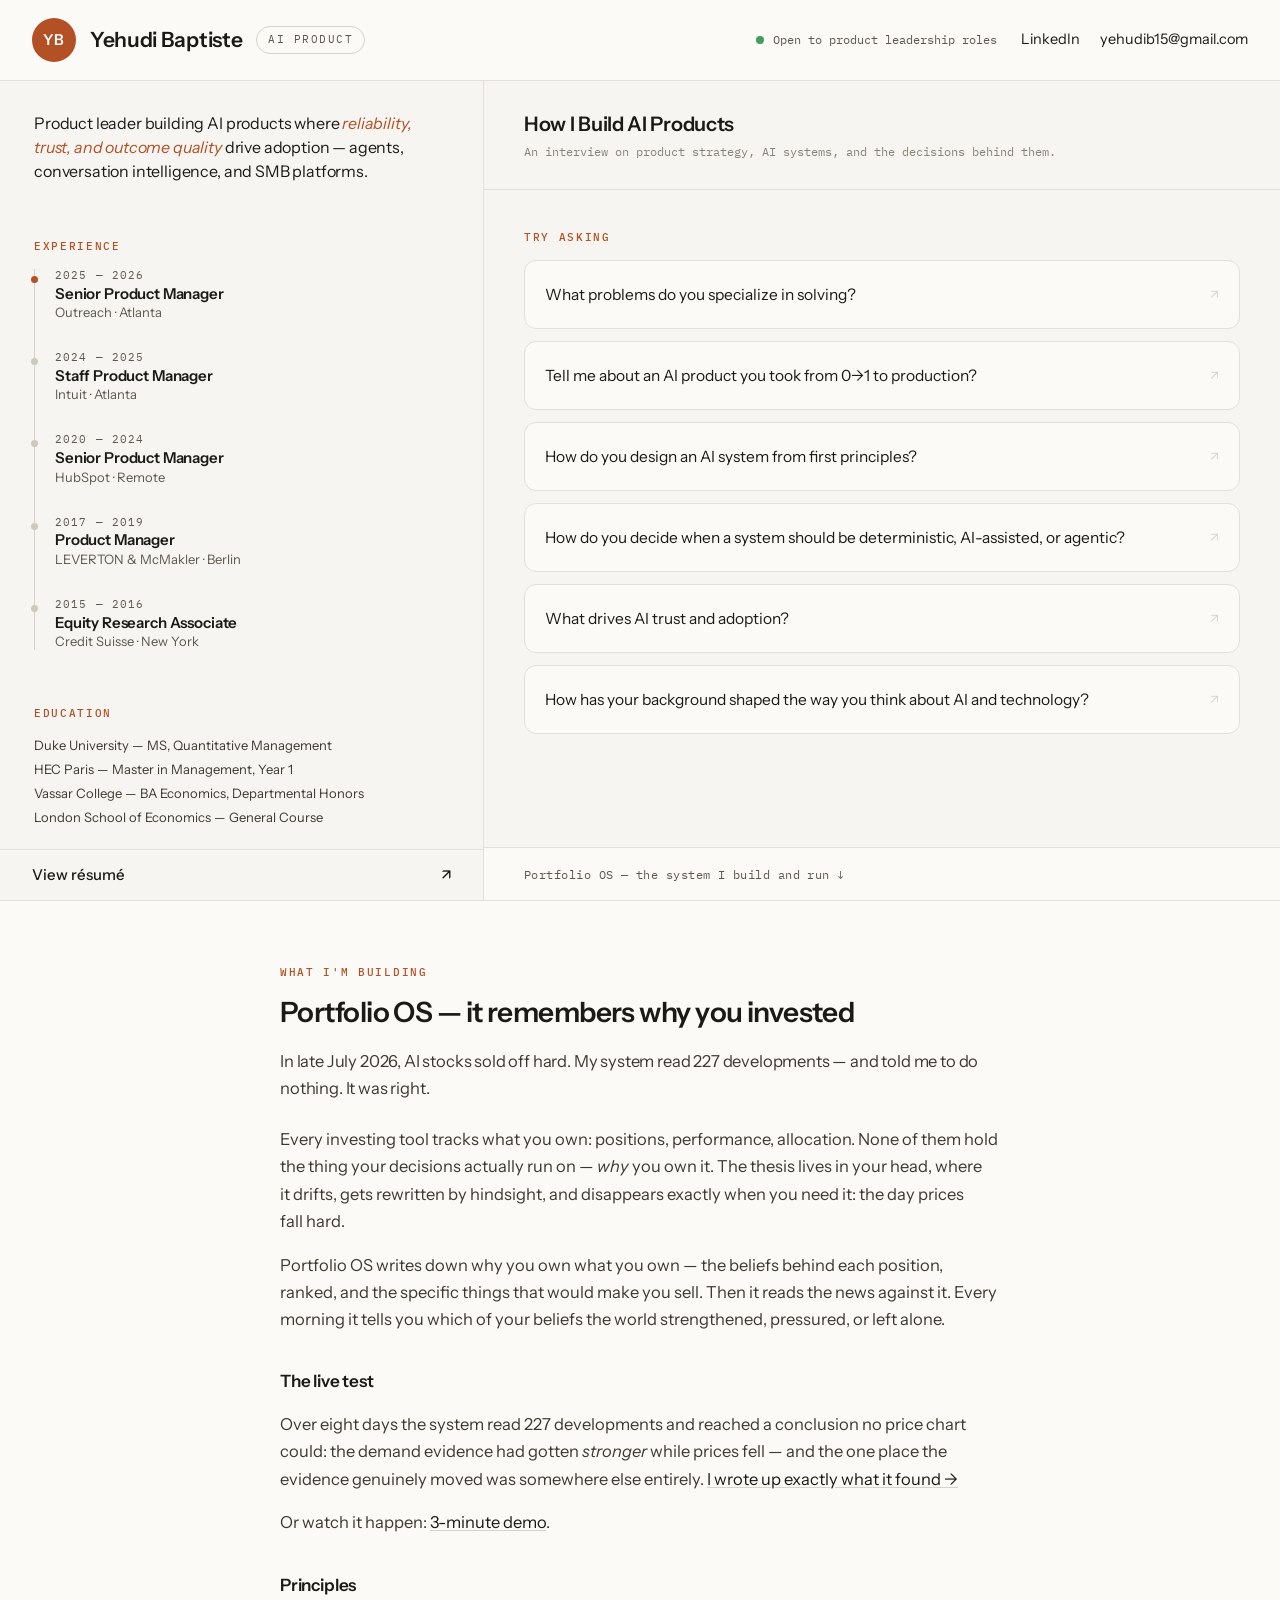
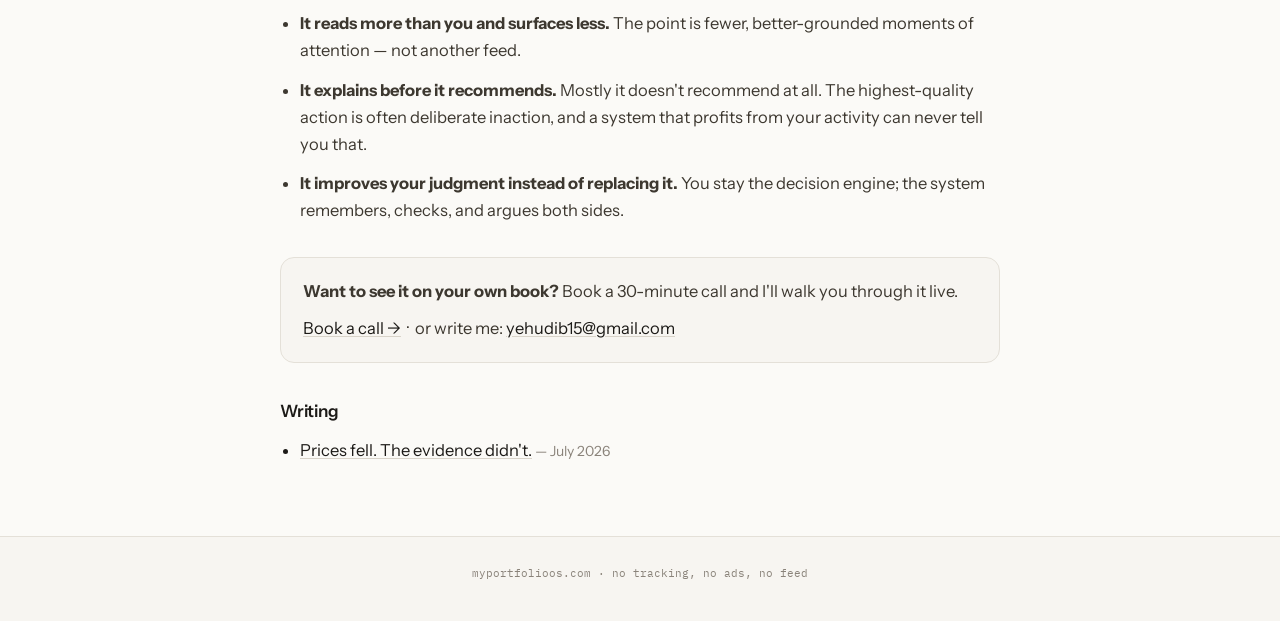
==== commit f7f9488c: "Add a sixth question: how his background shaped the way he thinks His copy, verbatim. Plain paragrap" ====
--- a/index.html
+++ b/index.html
@@ -229,6 +229,16 @@
           </div>
         </article>
 
+        <article class="qa-item" id="q-background">
+          <h3>How has your background shaped the way you think about AI and technology?</h3>
+          <div class="answer">
+            <p>My background across economics, product management, and applied AI has shaped how I think about technology: I&rsquo;m less interested in isolated capabilities than in how systems improve institutions, expand opportunity, and drive better outcomes.</p>
+            <p>Economics taught me to think in terms of incentives, institutions, and systems. Product management taught me to turn that thinking into products. And 10+ years building AI products has taught me that AI&rsquo;s greatest promise is expanding human capability&mdash;not simply automating work.</p>
+            <p>That conviction shapes my product philosophy: AI should strengthen human judgment, not replace it. The best systems help people navigate complexity, make better decisions, and act with greater leverage.</p>
+            <p>And the strongest systems are built with users, not simply delivered to them. That combination of augmentation, human agency, and real-world feedback guides how I design AI products today.</p>
+          </div>
+        </article>
+
       </section>
 
       <!-- Answers accumulate BELOW the card grid, never above it. With #log first,
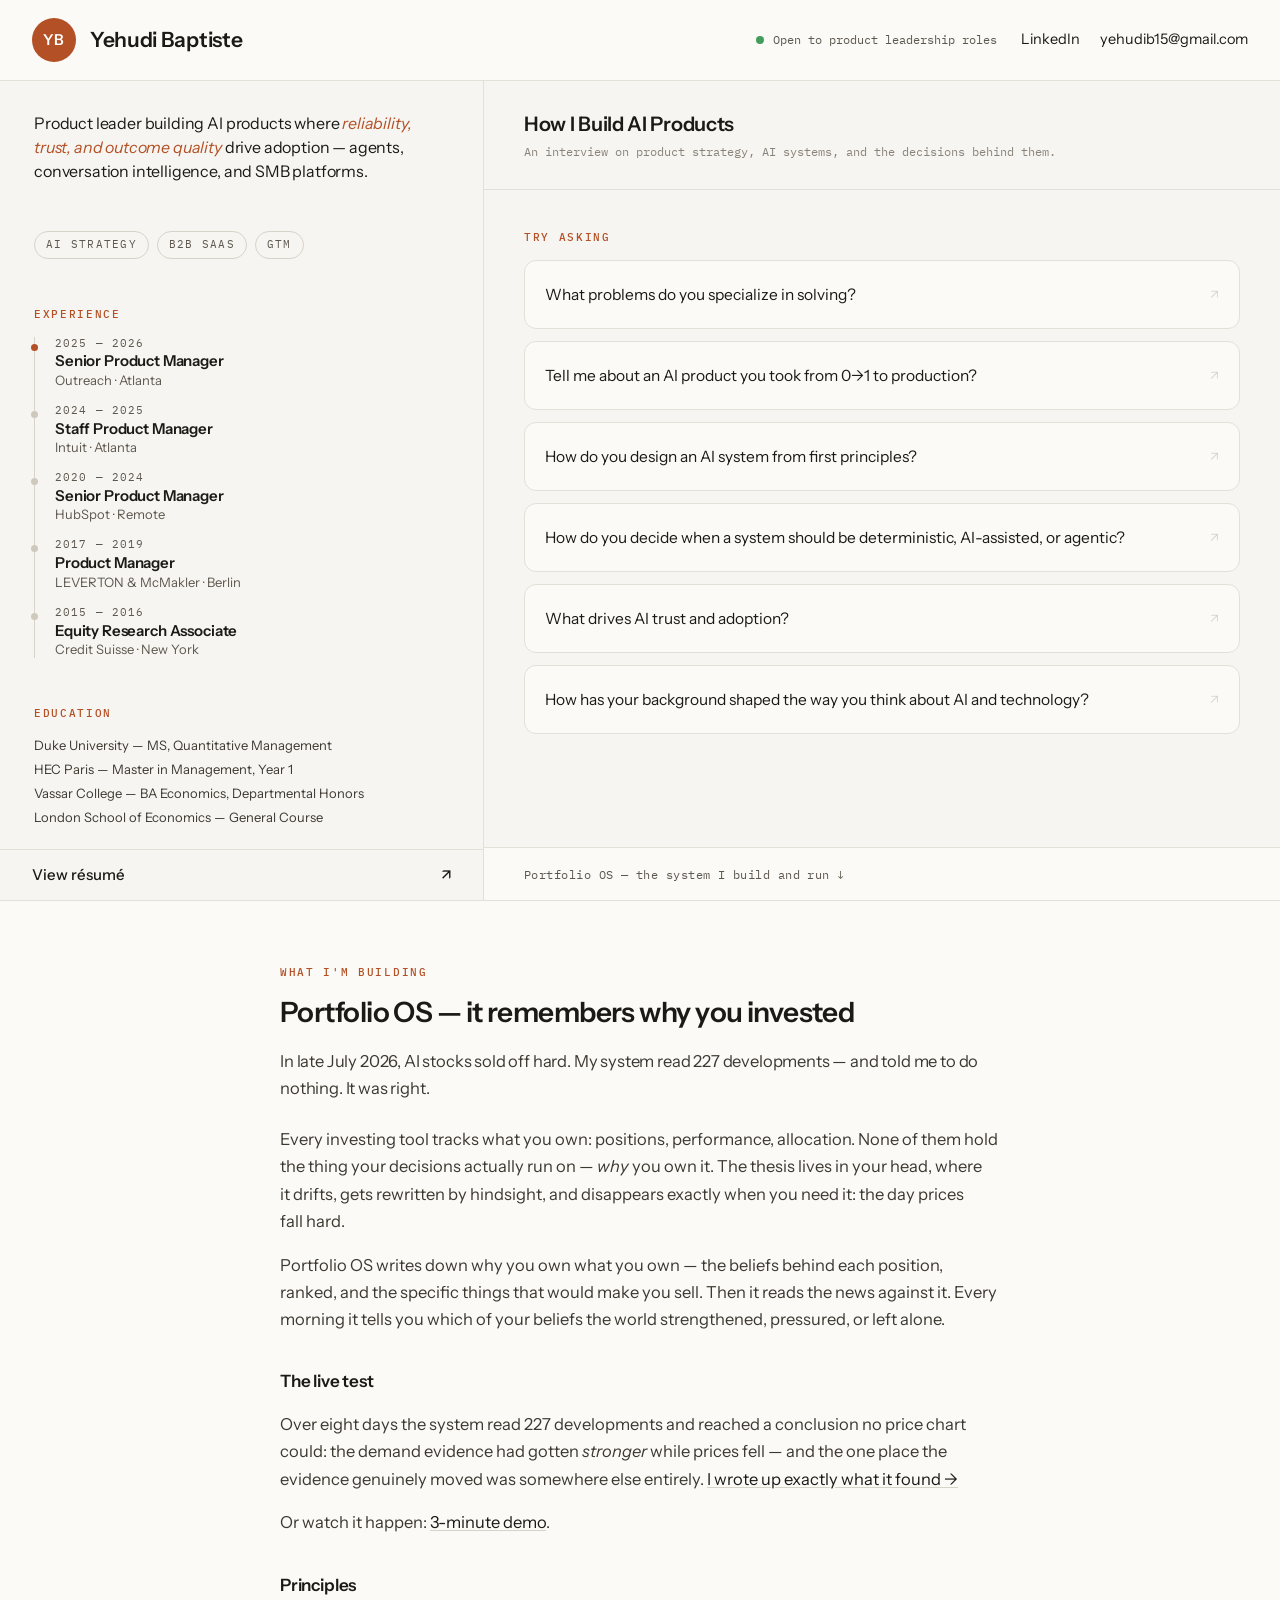
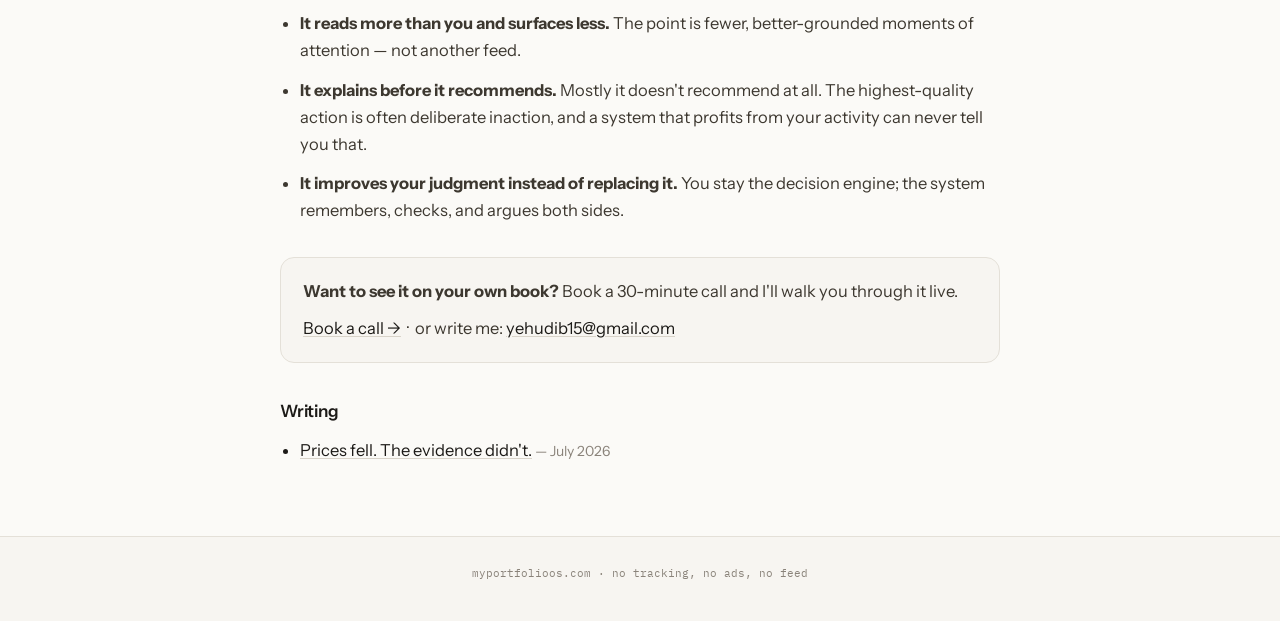
==== commit 9164272e: "Three rail pills, six questions, and a viewport-height correction CONTENT - The "AI Product" chip le" ====
--- a/index.html
+++ b/index.html
@@ -53,7 +53,6 @@
   <div class="identity">
     <div class="avatar" aria-hidden="true">YB</div>
     <div class="name">Yehudi Baptiste</div>
-    <div class="chip">AI Product</div>
   </div>
   <div class="spacer"></div>
   <p class="status"><span class="dot" aria-hidden="true"></span> Open to product leadership roles</p>
@@ -68,6 +67,12 @@
   <aside class="rail">
    <div class="rail-scroll">
     <h1 class="lede">Product leader building AI products where <em>reliability, trust, and outcome quality</em> drive adoption — agents, conversation intelligence, and SMB platforms.</h1>
+
+    <ul class="tags">
+      <li>AI Strategy</li>
+      <li>B2B SaaS</li>
+      <li>GTM</li>
+    </ul>
 
     <section class="block grow" aria-labelledby="exp-h">
       <h2 class="kicker" id="exp-h">Experience</h2>
@@ -221,18 +226,19 @@
         <article class="qa-item" id="q-trust">
           <h3>What drives AI trust and adoption?</h3>
           <div class="answer">
-            <p>I think there are three conditions that determine whether people will adopt AI: relevance, reliability, and observability.</p>
+            <p>I think there are four conditions that determine whether people will adopt AI: relevance, reliability, observability, and control.</p>
             <p><strong>Relevance &mdash; &ldquo;Do I want this?&rdquo;</strong> Is this a problem worth delegating&mdash;frequent, painful, costly, or error-prone&mdash;and is the user comfortable handing it off?</p>
             <p><strong>Reliability &mdash; &ldquo;Can I trust it?&rdquo;</strong> Can I depend on the system to perform consistently and correctly, including when it encounters unexpected situations?</p>
-            <p><strong>Observability &mdash; &ldquo;Can I see and verify it?&rdquo;</strong> Can I understand what the system is doing, inspect the evidence behind its actions, and intervene when necessary?</p>
-            <p>Reliability + observability create trust. Relevance + trust create adoption. And adoption only matters if it improves outcomes.</p>
+            <p><strong>Observability &mdash; &ldquo;Can I see and verify it?&rdquo;</strong> Can I understand what the system is doing, inspect the evidence behind its actions, and know why it reached a conclusion?</p>
+            <p><strong>Control &mdash; &ldquo;Can I intervene?&rdquo;</strong> Can I set boundaries, review consequential actions, override the system, or take back control when necessary?</p>
+            <p>Reliability + observability + control create trust. Relevance + trust create adoption. And adoption only matters if it improves outcomes.</p>
           </div>
         </article>
 
         <article class="qa-item" id="q-background">
           <h3>How has your background shaped the way you think about AI and technology?</h3>
           <div class="answer">
-            <p>My background across economics, product management, and applied AI has shaped how I think about technology: I&rsquo;m less interested in isolated capabilities than in how systems improve institutions, expand opportunity, and drive better outcomes.</p>
+            <p>My background across economics, product management, and applied AI has shaped how I think about technology: I&rsquo;m less interested in technical capabilities than in how systems improve institutions, expand opportunity, and drive better outcomes.</p>
             <p>Economics taught me to think in terms of incentives, institutions, and systems. Product management taught me to turn that thinking into products. And 10+ years building AI products has taught me that AI&rsquo;s greatest promise is expanding human capability&mdash;not simply automating work.</p>
             <p>That conviction shapes my product philosophy: AI should strengthen human judgment, not replace it. The best systems help people navigate complexity, make better decisions, and act with greater leverage.</p>
             <p>And the strongest systems are built with users, not simply delivered to them. That combination of augmentation, human agency, and real-world feedback guides how I design AI products today.</p>
--- a/landing.css
+++ b/landing.css
@@ -95,17 +95,6 @@
 
 .identity .name { font-size: 21px; font-weight: 600; letter-spacing: -0.015em; }
 
-.chip {
-  font-family: var(--mono);
-  font-size: 10.5px;
-  letter-spacing: 0.14em;
-  text-transform: uppercase;
-  border: 1px solid var(--chip);
-  border-radius: 999px;
-  padding: 5px 11px;
-  color: var(--muted);
-}
-
 .status {
   display: flex;
   align-items: center;
@@ -190,7 +179,7 @@
      The cost, stated because it is real and it is his call: the gaps track viewport height
      instead of holding a fixed rhythm. 90px at 1440x900, 230px at 1440x1200. The taller the
      window, the further the three groups drift apart. */
-  gap: 56px;
+  gap: 48px;
   justify-content: space-between;
 }
 .rail-scroll::-webkit-scrollbar { width: 8px; }
@@ -206,6 +195,21 @@
   text-wrap: pretty;
 }
 .lede em { font-style: italic; color: var(--accent); }
+
+/* Three pills under the tagline — his instruction 2026-09-12. They replace the "AI Product"
+   chip that sat beside his name in the header: the same treatment, moved to where it
+   qualifies the positioning statement rather than the masthead. */
+.tags {
+  display: flex; flex-wrap: wrap; gap: 8px;
+  margin: 0; padding: 0;
+  list-style: none;
+  font-family: var(--mono);
+  font-size: 10.5px;
+  letter-spacing: 0.12em;
+  text-transform: uppercase;
+  color: var(--muted);
+}
+.tags li { border: 1px solid var(--chip); border-radius: 999px; padding: 5px 11px; }
 
 .block { margin: 0; }
 
@@ -218,7 +222,12 @@
    without checking that the role gap stays below the height of a role block. */
 .block.grow {
   flex: 1 1 auto;
-  min-height: 0;
+  /* NOT min-height: 0. With it, this block could be squeezed below its own content and
+     the timeline silently overflowed it — on 2026-09-12 the last role rendered 39px BELOW
+     its container and sat on top of the Education heading, while a box-edge measurement
+     still reported a healthy 38px section gap. `auto` makes an overflow push the rail into
+     a scroll, which tests.html already fails on, instead of overlapping in silence. */
+  min-height: auto;
   /* Capped. Uncapped on a 1200px-tall window the five roles spread to 105px apart and
      stopped reading as one list. Past the cap the leftover goes back to the section gaps,
      where large empty space is harmless. */
@@ -590,13 +599,34 @@
   * { transition-duration: 0.01ms !important; }
 }
 
+/* SPARE HEIGHT GOES TO THE SECTION BOUNDARIES FIRST.
+   `.block.grow .timeline` uses space-between, so on a short screen it claimed the leftover
+   height before `.rail-scroll` could — roles spread to 26px while the section gaps stayed
+   pinned at their 24px floor. At 1366x768 and 1024x768 that produced a 25px gap above
+   EDUCATION against a 26px gap between roles: a ratio of 0.96, so the heading read as a
+   sixth entry in the timeline. Separation WITHIN a group was being funded ahead of
+   separation BETWEEN groups, which is backwards.
+   Below 850px tall the timeline holds its 12px floor and stops growing, so everything left
+   over flows to the rail's own space-between and widens the boundaries instead. Above that
+   there is genuine surplus and filling the middle is the better use of it. */
+@media (max-height: 890px) {
+  .block.grow { flex: 0 0 auto; }
+  .block.grow .timeline { flex: 0 0 auto; justify-content: flex-start; }
+}
+
 /* ---------------------------------------------------------------- responsive */
 
 /* 1280x720 and 1366x768 are the common laptop sizes. At 720px tall the transcript
    had 394px of room for 423px of content and clipped the bottom two cards —
    including "Why should we hire you?". Tightening the vertical rhythm buys it back
    without touching the 1440x900 reference rendering. */
-@media (max-height: 800px) {
+/* 890px, not 800px. A 1440x900 display does NOT give the page 900px — Chrome's tab strip
+   and URL bar take ~85px, so the real viewport is ~812px. Every tier in this file was
+   originally cut against screen dimensions, which left 801-889 uncovered: the full-size
+   layout needs ~759px of rail and does not fit until ~890, so a 1440x900 Mac landed in a
+   dead band and the rail scrolled with Education below the cut. Verified 2026-09-12 at
+   1440x812, 1366x681 and 1280x633. Cut tiers against VIEWPORT height, never screen size. */
+@media (max-height: 890px) {
   .panel-head { padding: 18px 40px; }
   .transcript { padding: 22px 40px 22px; gap: 20px; }
   .qa-grid { gap: 10px; }
@@ -606,16 +636,45 @@
      Floored at 16px; the space comes back out of padding, not out of type.
      The section gap stays generous even here — the whole point of the wider column is
      that the rhythm survives the short-laptop tier instead of being the first thing cut. */
-  .rail-scroll { padding: 14px 30px 10px; gap: 46px; }
+  /* 2026-09-12: the three pills cost the rail ~71px, and it came straight out of the
+     space Experience was using to fill the middle — role gaps fell to 7px here and 4px at
+     1280x720, where the gap between roles equalled the leading INSIDE a role and five
+     entries read as ten alternating lines.
+     The pixels come back from the section gap and the padding, not from role separation.
+     38px between sections is still roughly 3x the gap between roles, so the three groups
+     stay obviously separate while the roles read as five entries again. */
+  .rail-scroll { padding: 8px 30px 6px; gap: 24px; }
+  .tags li { padding: 4px 9px; font-size: 10px; }
   .lede { font-size: 16px; line-height: 1.4; }
-  .timeline { gap: 4px; padding-left: 18px; }
+  /* 12px is the floor, not a preference: internal leading inside a role is ~4px, so the
+     separator has to beat it by about 3x to read as a separator at all. `space-between` on
+     .block.grow pushes this above 12 whenever there is slack; this is what it falls back to
+     when there is none. tests.html asserts 12 <= roleGap <= roleBlockHeight. */
+  .timeline { gap: 12px; padding-left: 18px; }
   .timeline li::before { left: -22px; top: 6px; width: 6px; height: 6px; }
   .timeline .years { font-size: 10.5px; line-height: 1.2; }
   .timeline .role { font-size: 14px; line-height: 1.25; margin-top: 0; }
   .timeline .org { font-size: 12.5px; line-height: 1.25; }
-  .edu { gap: 4px; font-size: 12px; line-height: 1.35; }
+  .edu { gap: 3px; font-size: 12px; line-height: 1.35; }
   .kicker { margin-bottom: 10px; }
   .resume { padding: 10px 28px; font-size: 14px; }
+}
+
+/* Third tier. A 1366x768 laptop gives ~681px of viewport and a 1280x720 gives ~633px —
+   below what the compact tier can hold once the pills are in. Everything here is squeezed
+   from padding, leading and the section gap; the 12px role floor and the 16px lede are NOT
+   touched, because those are the two constraints that stop the timeline collapsing and the
+   h1 falling below the card labels. */
+@media (max-height: 700px) {
+  .rail-scroll { padding: 2px 28px 2px; gap: 20px; }
+  .lede { font-size: 16px; line-height: 1.35; }
+  .tags li { padding: 3px 8px; }
+  .kicker { margin-bottom: 4px; }
+  .timeline .years { font-size: 10px; line-height: 1.15; }
+  .timeline .role { font-size: 13px; line-height: 1.2; }
+  .timeline .org { font-size: 11.5px; line-height: 1.2; }
+  .edu { gap: 2px; font-size: 11px; line-height: 1.25; }
+  .resume { padding: 8px 28px; font-size: 13.5px; }
 }
 
 @media (max-width: 900px) {
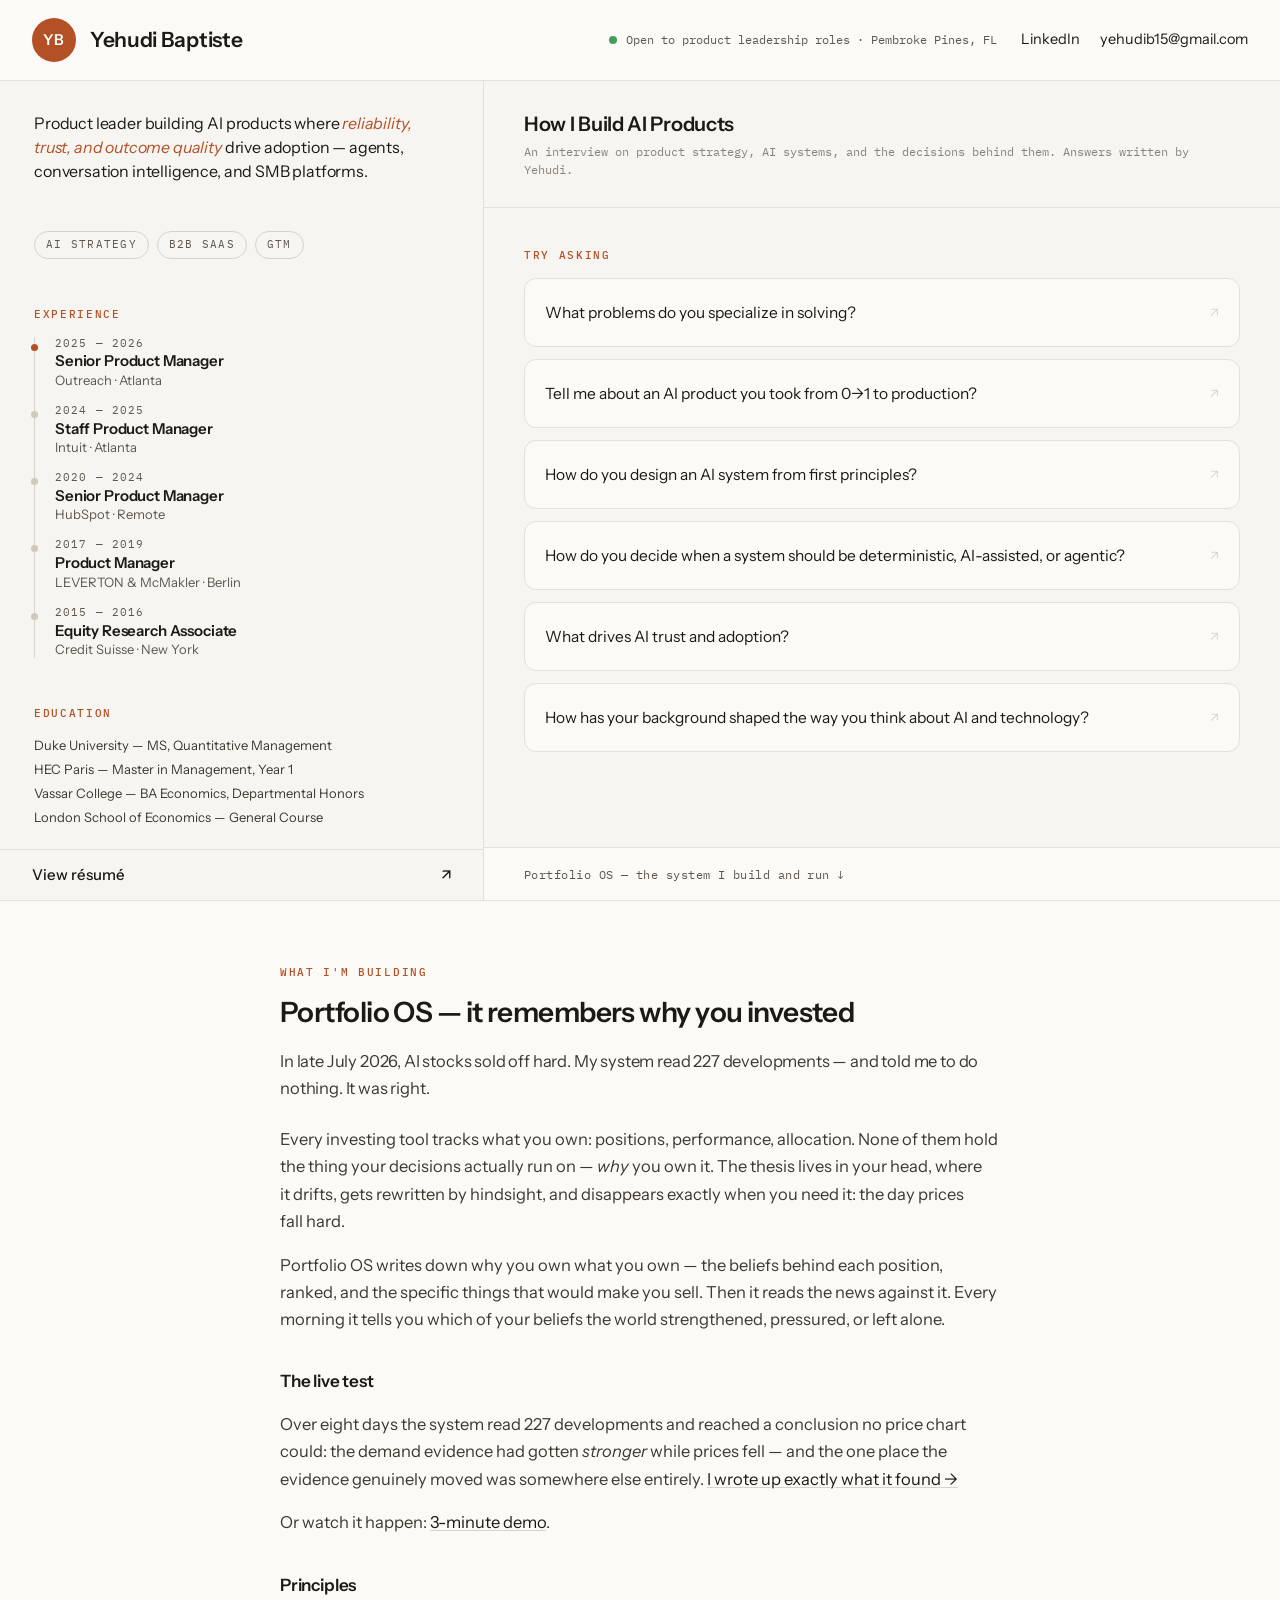
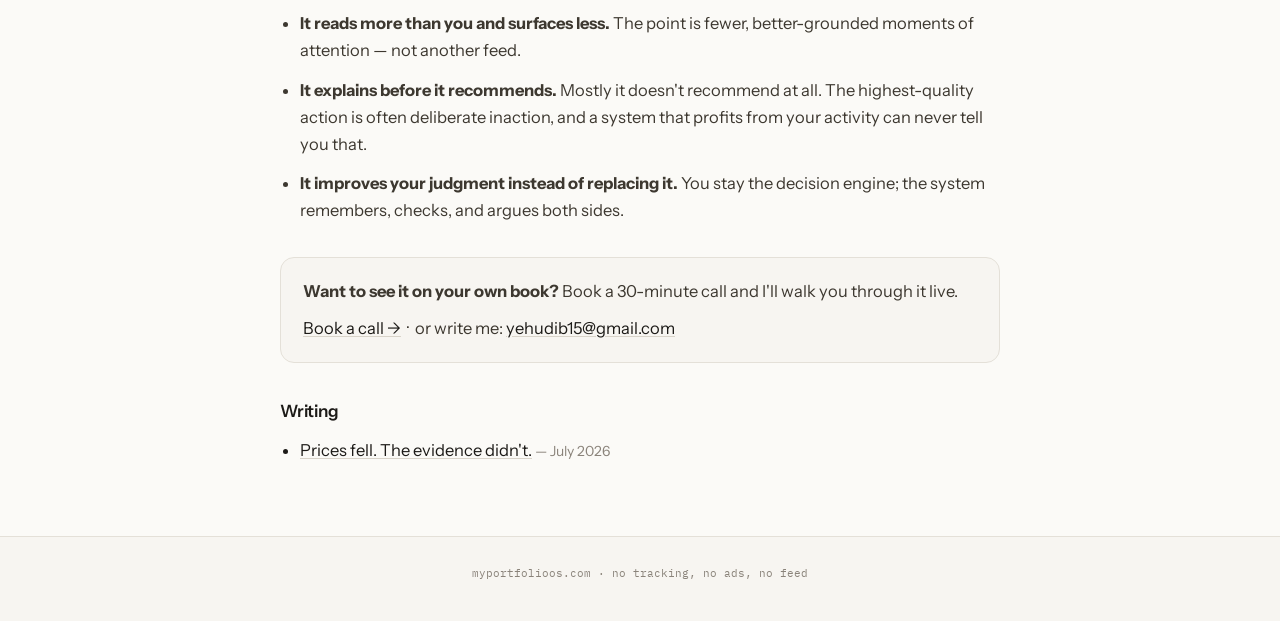
==== commit 56dc13bd: "Add a link preview image; restore location and answer provenance THE PREVIEW CARD. The page declared" ====
--- a/index.html
+++ b/index.html
@@ -12,7 +12,12 @@
 <meta property="og:url" content="https://myportfolioos.com/">
 <meta property="og:title" content="Yehudi Baptiste — AI Product Leader">
 <meta property="og:description" content="Product leader building AI products where reliability, trust, and outcome quality drive adoption — agents, conversation intelligence, and SMB platforms.">
+<meta property="og:image" content="https://myportfolioos.com/assets/og-image.png">
+<meta property="og:image:width" content="1200">
+<meta property="og:image:height" content="630">
+<meta property="og:image:alt" content="Yehudi Baptiste — AI Product Leader. Product leader building AI products where reliability, trust, and outcome quality drive adoption.">
 <meta name="twitter:card" content="summary_large_image">
+<meta name="twitter:image" content="https://myportfolioos.com/assets/og-image.png">
 <meta name="twitter:title" content="Yehudi Baptiste — AI Product Leader">
 <meta name="twitter:description" content="Product leader building AI products where reliability, trust, and outcome quality drive adoption — agents, conversation intelligence, and SMB platforms.">
 
@@ -30,7 +35,11 @@
   "jobTitle": "Product Leader — AI Agents, Conversation Intelligence & SMB Platforms",
   "email": "mailto:yehudib15@gmail.com",
   "address": { "@type": "PostalAddress", "addressLocality": "Pembroke Pines", "addressRegion": "FL", "addressCountry": "US" },
-  "sameAs": ["https://linkedin.com/in/yehudi-baptiste-3a488392"],
+  "sameAs": [
+    "https://linkedin.com/in/yehudi-baptiste-3a488392",
+    "https://github.com/Yehudib09"
+  ],
+  "image": "https://myportfolioos.com/assets/og-image.png",
   "alumniOf": [
     { "@type": "CollegeOrUniversity", "name": "Duke University" },
     { "@type": "CollegeOrUniversity", "name": "HEC Paris" },
@@ -55,7 +64,7 @@
     <div class="name">Yehudi Baptiste</div>
   </div>
   <div class="spacer"></div>
-  <p class="status"><span class="dot" aria-hidden="true"></span> Open to product leadership roles</p>
+  <p class="status"><span class="dot" aria-hidden="true"></span> Open to product leadership roles &middot; Pembroke Pines, FL</p>
   <nav class="contact" aria-label="Contact">
     <a href="https://linkedin.com/in/yehudi-baptiste-3a488392" target="_blank" rel="noopener">LinkedIn</a>
     <a href="mailto:yehudib15@gmail.com">yehudib15@gmail.com</a>
@@ -126,7 +135,7 @@
     <div class="panel-head">
       <div>
         <h2 class="panel-title">How I Build AI Products</h2>
-        <p class="panel-sub">An interview on product strategy, AI systems, and the decisions behind them.</p>
+        <p class="panel-sub">An interview on product strategy, AI systems, and the decisions behind them. Answers written by Yehudi.</p>
       </div>
       <div class="spacer"></div>
       <button type="button" class="reset" id="reset" hidden>&#8634; New chat</button>
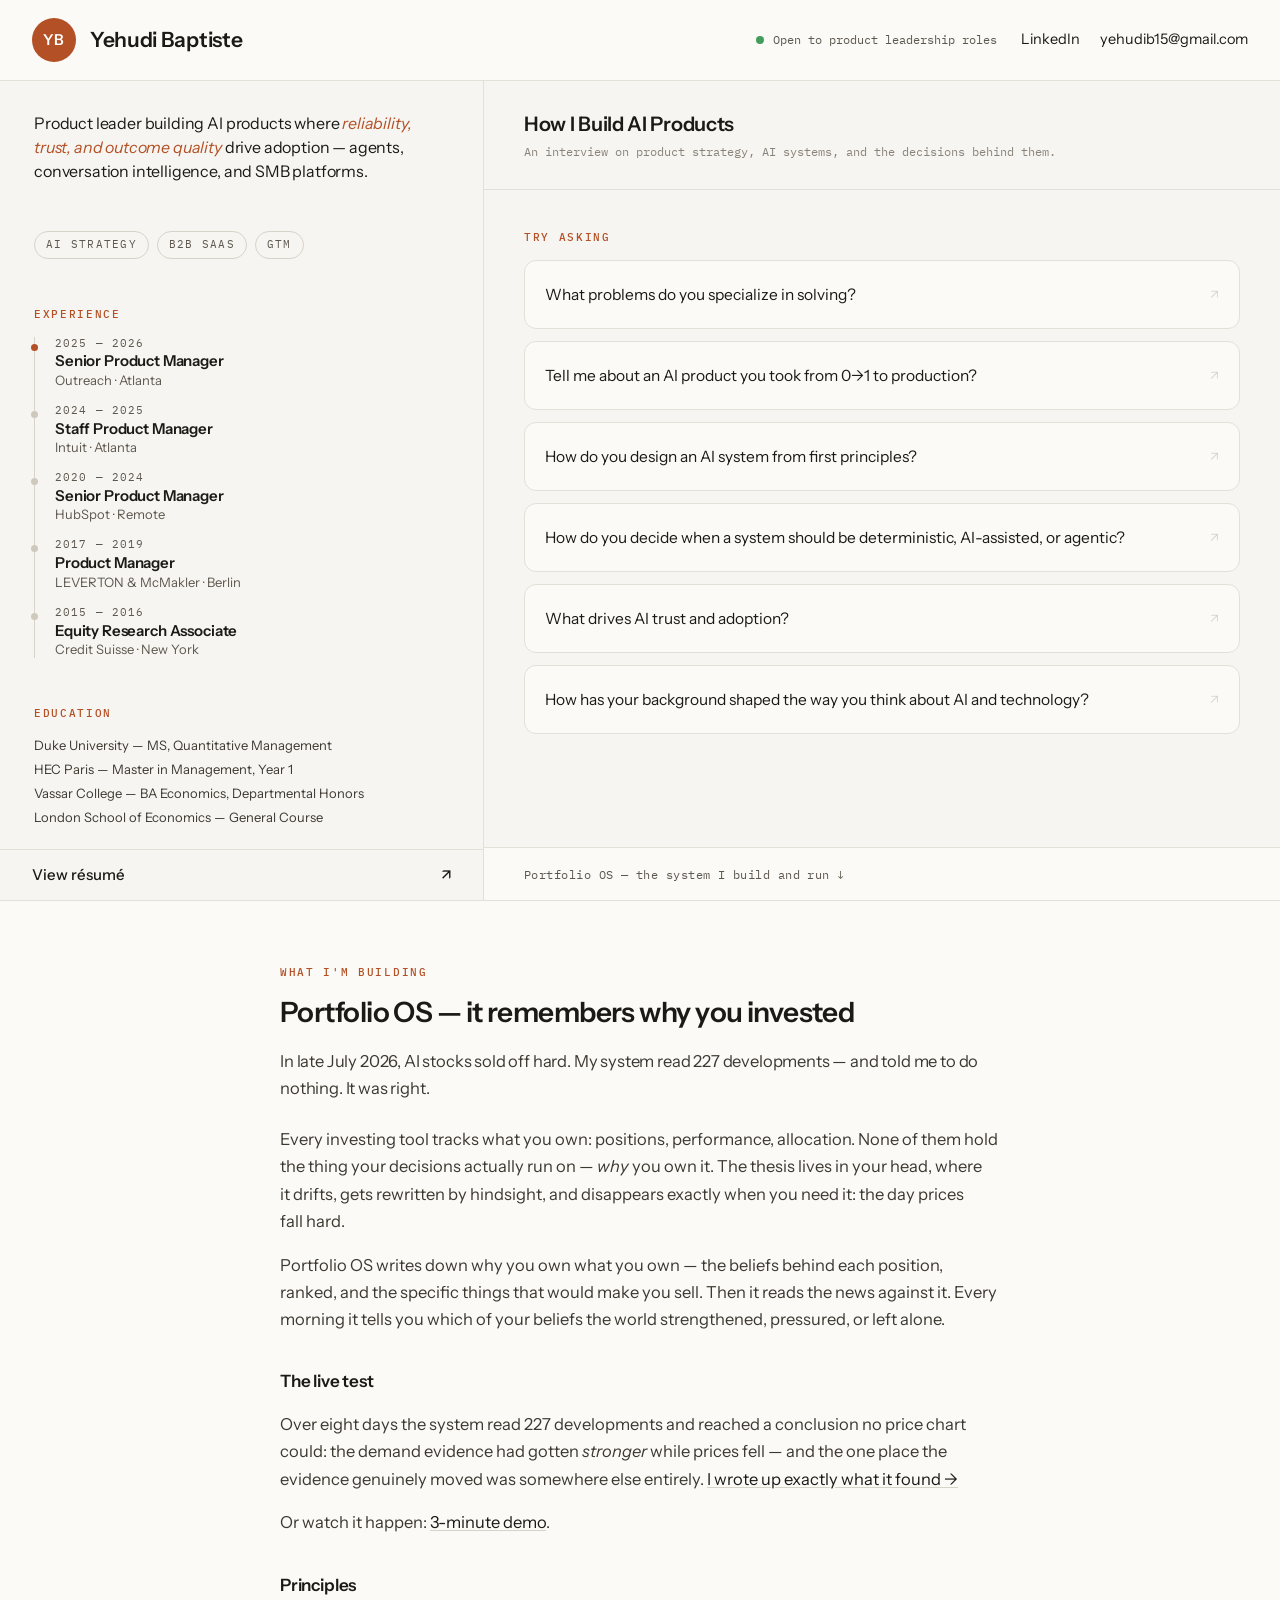
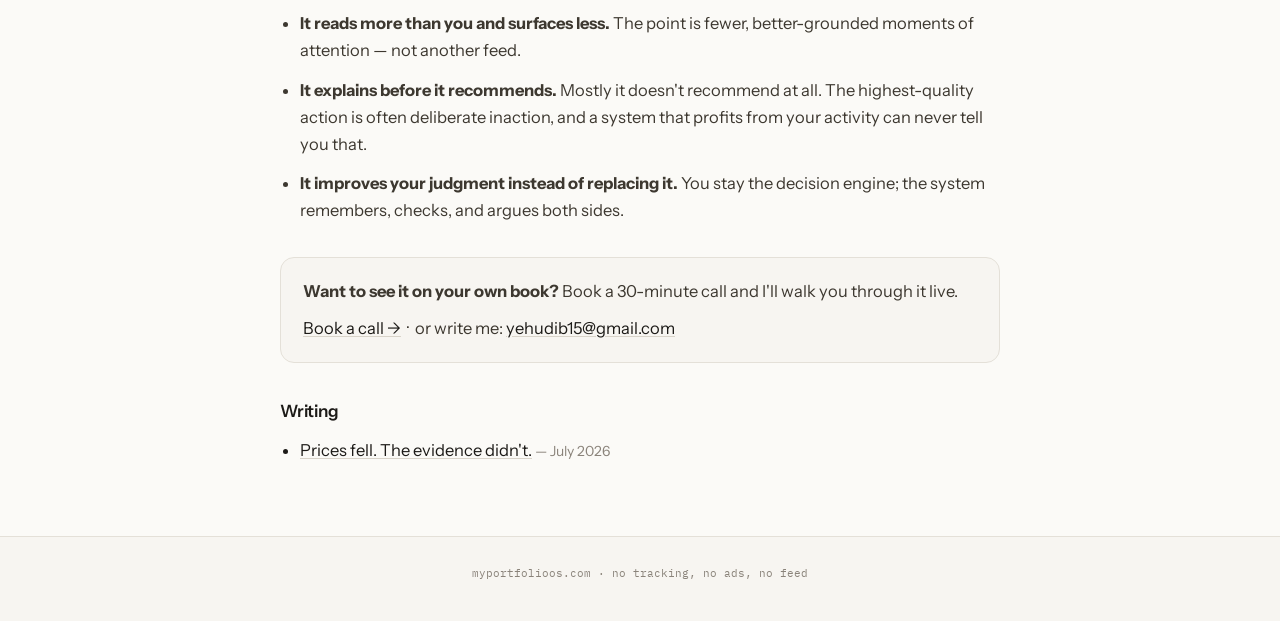
==== commit cd84771b: "Revert the location line and the answer-provenance line Neither was asked for. He approved the link " ====
--- a/index.html
+++ b/index.html
@@ -64,7 +64,7 @@
     <div class="name">Yehudi Baptiste</div>
   </div>
   <div class="spacer"></div>
-  <p class="status"><span class="dot" aria-hidden="true"></span> Open to product leadership roles &middot; Pembroke Pines, FL</p>
+  <p class="status"><span class="dot" aria-hidden="true"></span> Open to product leadership roles</p>
   <nav class="contact" aria-label="Contact">
     <a href="https://linkedin.com/in/yehudi-baptiste-3a488392" target="_blank" rel="noopener">LinkedIn</a>
     <a href="mailto:yehudib15@gmail.com">yehudib15@gmail.com</a>
@@ -135,7 +135,7 @@
     <div class="panel-head">
       <div>
         <h2 class="panel-title">How I Build AI Products</h2>
-        <p class="panel-sub">An interview on product strategy, AI systems, and the decisions behind them. Answers written by Yehudi.</p>
+        <p class="panel-sub">An interview on product strategy, AI systems, and the decisions behind them.</p>
       </div>
       <div class="spacer"></div>
       <button type="button" class="reset" id="reset" hidden>&#8634; New chat</button>
